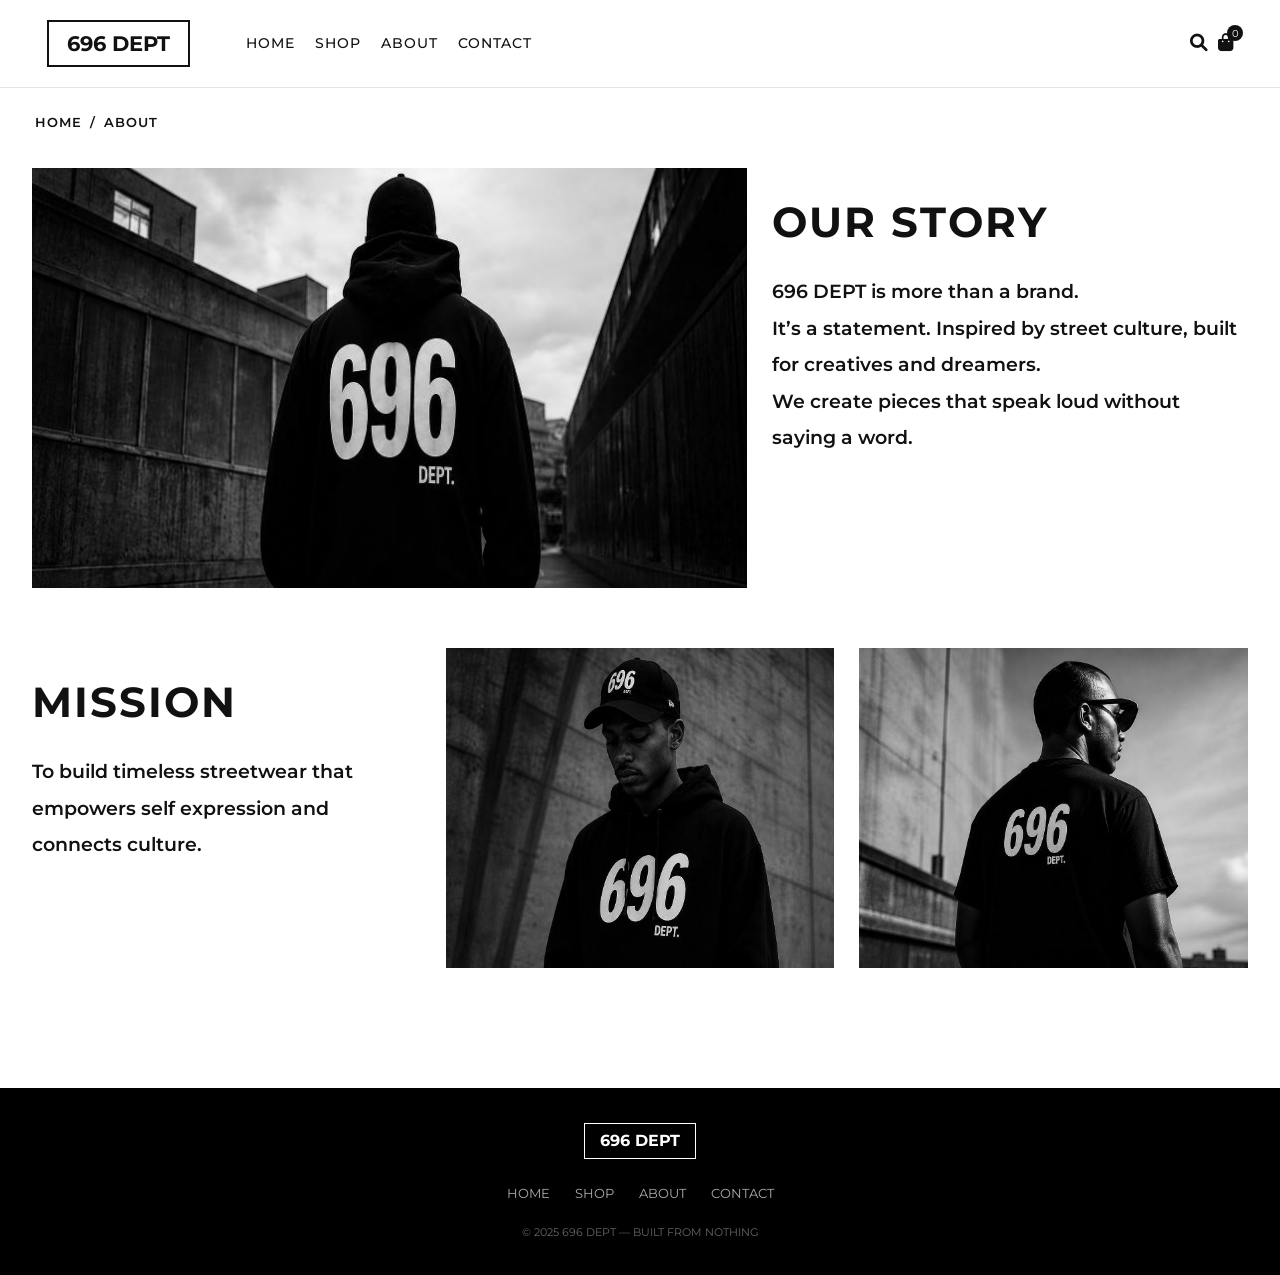
==== about.html @ 3d9936e9 "Update about.html" ====
<!DOCTYPE html>
<html lang="en">
<head>
    <link rel="stylesheet" href="style.css">
    <meta charset="UTF-8">
    <meta name="viewport" content="width=device-width, initial-scale=1.0">
    <title>About | 696 DEPT</title>

    <!-- Bootstrap -->
    <link href="https://cdn.jsdelivr.net/npm/bootstrap@5.3.0-alpha1/dist/css/bootstrap.min.css" rel="stylesheet">

    <!-- Font Awesome -->
    <link rel="stylesheet" href="https://cdnjs.cloudflare.com/ajax/libs/font-awesome/6.0.0-beta3/css/all.min.css">

    <!-- Google Font -->
    <link href="https://fonts.googleapis.com/css2?family=Montserrat:wght@300;400;500;600;700;800&display=swap" rel="stylesheet">

    <style>

        *{
            margin:0;
            padding:0;
            box-sizing:border-box;
        }

        body{
            font-family:'Montserrat', sans-serif;
            background:#fff;
            color:#111;
        }

        /* NAVBAR */

        .navbar{
            padding:20px 35px;
            border-bottom:1px solid #e5e5e5;
            background:#fff;
        }

        .container-fluid{
            display:flex;
            justify-content:space-between;
            align-items:center;
        }

        .left-section{
            display:flex;
            align-items:center;
            gap:40px;
        }

        .navbar-brand{
            border:2px solid #111;
            padding:6px 18px;
            font-size:1.3rem;
            font-weight:700;
            color:#111 !important;
            text-decoration:none;
        }

        .nav-links{
            display:flex;
            gap:20px;
        }

        .nav-link{
            text-decoration:none;
            color:#111 !important;
            font-size:0.9rem;
            font-weight:500;
            letter-spacing:1px;
        }

        .nav-link:hover{
            color:#777 !important;
        }

        .right-icons{
            display:flex;
            align-items:center;
            gap:10px;
        }

        .search-btn-header{
            border:none;
            background:none;
            font-size:1.1rem;
            cursor:pointer;
        }

        .cart-icon{
            color:#111;
            text-decoration:none;
            font-size:1.1rem;
        }

        .cart-wrapper{
            position:relative;
        }

        .cart-count{
            position:absolute;
            top:-5px;
            right:-10px;
            background:#111;
            color:#fff;
            width:16px;
            height:16px;
            border-radius:50%;
            font-size:10px;
            display:flex;
            align-items:center;
            justify-content:center;
        }

        /* BREADCRUMB */

        .breadcrumb{
            padding:25px 35px 0;
            background:none;
        }

        .breadcrumb a,
        .breadcrumb span{
            font-size:0.8rem;
            text-decoration:none;
            color:#111;
            font-weight:600;
            letter-spacing:1px;
        }

        .separator{
            margin:0 8px;
        }

        /* ABOUT SECTION */

        .about-wrapper{
            width:95%;
            margin:auto;
            padding-top:20px;
            padding-bottom:60px;
        }

        .about-row{
            display:flex;
            justify-content:space-between;
            align-items:flex-start;
            gap:25px;
            margin-bottom:60px;
        }

        .about-image-large{
            width:60%;
        }

        .about-image-large img{
            width:100%;
            height:420px;
            object-fit:cover;
        }

        .about-content-large{
            width:40%;
            padding-top:30px;
        }

        .story-title{
            font-size:2.6rem;
            font-weight:700;
            letter-spacing:2px;
            margin-bottom:25px;
        }

        .story-text{
            font-size:1.2rem;
            line-height:1.9;
            font-weight:600;
            color:#111;
        }

        /* SECOND SECTION */

        .mission-box{
            width:32%;
            padding-top:30px;
        }

        .mission-title{
            font-size:2.6rem;
            font-weight:700;
            letter-spacing:2px;
            margin-bottom:25px;
        }

        .mission-text{
            font-size:1.2rem;
            line-height:1.9;
            font-weight:600;
            color:#111;
        }

        .small-img{
            width:32%;
        }

        .small-img img{
            width:100%;
            height:320px;
            object-fit:cover;
        }

        /* FOOTER */

        .footer{
            background:#000;
            padding:35px 20px;
        }

        .footer-container{
            max-width:1200px;
            margin:auto;
            text-align:center;
        }

        .footer-logo{
            display:inline-block;
            color:#fff;
            border:1px solid #fff;
            padding:5px 15px;
            text-decoration:none;
            font-weight:700;
            margin-bottom:25px;
        }

        .footer-links{
            display:flex;
            justify-content:center;
            gap:25px;
            margin-bottom:20px;
            flex-wrap:wrap;
        }

        .footer-links a{
            color:#aaa;
            text-decoration:none;
            font-size:0.8rem;
        }

        .footer-links a:hover{
            color:#fff;
        }

        .footer-copyright{
            color:#666;
            font-size:0.7rem;
        }

        /* MOBILE */

        @media(max-width:900px){

            .about-row{
                flex-direction:column;
            }

            .about-image-large,
            .about-content-large,
            .mission-box,
            .small-img{
                width:100%;
            }

            .about-image-large img{
                height:350px;
            }

            .small-img img{
                height:300px;
            }

            .story-title,
            .mission-title{
                font-size:2rem;
            }

            .story-text,
            .mission-text{
                font-size:1rem;
            }

            .nav-links{
                display:none;
            }

        }

    </style>

</head>

<body>

<!-- NAVBAR -->

<nav class="navbar">

    <div class="container-fluid">

        <div class="left-section">

            <a class="navbar-brand" href="index.html">696 DEPT</a>

            <div class="nav-links">

                <a class="nav-link" href="index.html">HOME</a>
                <a class="nav-link" href="shop.html">SHOP</a>
                <a class="nav-link" href="about.html">ABOUT</a>
                <a class="nav-link" href="contact.html">CONTACT</a>

            </div>

        </div>

        <div class="right-icons">

            <button class="search-btn-header">
                <i class="fas fa-search"></i>
            </button>

            <div class="cart-wrapper">

                <a href="cart.html" class="cart-icon">
                    <i class="fas fa-shopping-bag"></i>
                </a>

                <span class="cart-count">0</span>

            </div>

        </div>

    </div>

</nav>

<!-- BREADCRUMB -->

<div class="breadcrumb">

    <a href="index.html">HOME</a>

    <span class="separator">/</span>

    <span>ABOUT</span>

</div>

<!-- ABOUT SECTION -->

<div class="about-wrapper">

    <!-- TOP SECTION -->

    <div class="about-row">

        <div class="about-image-large">

            <img src="images/about.jpg" alt="696 DEPT">

        </div>

        <div class="about-content-large">

            <h1 class="story-title">OUR STORY</h1>

            <p class="story-text">

                696 DEPT is more than a brand.<br>

                It’s a statement. Inspired by street culture,
                built for creatives and dreamers.<br>

                We create pieces that speak loud
                without saying a word.

            </p>

        </div>

    </div>

    <!-- SECOND SECTION -->

    <div class="about-row">

        <div class="mission-box">

            <h2 class="mission-title">MISSION</h2>

            <p class="mission-text">

                To build timeless streetwear that empowers
                self expression and connects culture.

            </p>

        </div>

        <div class="small-img">

            <img src="images/about 1.jpg" alt="696 DEPT">

        </div>

        <div class="small-img">

            <img src="images/about 2.jpg" alt="696 DEPT">

        </div>

    </div>

</div>

<!-- FOOTER -->

<footer class="footer">

    <div class="footer-container">

        <a href="index.html" class="footer-logo">696 DEPT</a>

        <div class="footer-links">

            <a href="index.html">HOME</a>
            <a href="shop.html">SHOP</a>
            <a href="about.html">ABOUT</a>
            <a href="contact.html">CONTACT</a>

        </div>

        <div class="footer-copyright">

            © 2025 696 DEPT — BUILT FROM NOTHING

        </div>

    </div>

</footer>    
<script src="js/script.js"></script>
    
</body>
</html>
---- style.css ----
* {
    margin: 0;
    padding: 0;
    box-sizing: border-box;
}

:root {
    --black: #111111;
    --white: #ffffff;
    --gray: #888888;
    --light-gray: #f5f5f5;
    --border: #eaeaea;
}

body {
    font-family: 'Montserrat', sans-serif;
    background-color: var(--white);
    color: var(--black);
    overflow-x: hidden;
}

img {
    max-width: 100%;
    display: block;
}
.navbar {
    background-color: rgba(255,255,255,0.96);
    padding: 1rem 2rem;
    border-bottom: 1px solid var(--border);
    position: sticky;
    top: 0;
    z-index: 999;
}

.container-fluid {
    display: flex;
    justify-content: space-between;
    align-items: center;
}

.left-section {
    display: flex;
    align-items: center;
    gap: 2rem;
}

.navbar-brand {
    border: 2px solid var(--black);
    padding: 6px 16px;
    font-size: 1.3rem;
    font-weight: 700;
    text-decoration: none;
    color: var(--black);
}

.nav-links {
    display: flex;
    gap: 1rem;
    list-style: none;
}

.nav-link {
    text-decoration: none;
    color: var(--black);
    font-size: 0.85rem;
    transition: 0.3s ease;
}

.nav-link:hover {
    color: var(--gray);
}
.right-icons {
    display: flex;
    align-items: center;
    gap: 0.5rem;
}

.search-btn-header,
.cart-icon {
    border: none;
    background: transparent;
    font-size: 1.1rem;
    color: var(--black);
    cursor: pointer;
    transition: 0.3s ease;
}

.search-btn-header:hover,
.cart-icon:hover {
    transform: translateY(-2px);
}

.cart-wrapper {
    position: relative;
}

.cart-count {
    position: absolute;
    top: -6px;
    right: -10px;
    background: var(--black);
    color: var(--white);
    width: 18px;
    height: 18px;
    border-radius: 50%;
    display: flex;
    align-items: center;
    justify-content: center;
    font-size: 10px;
}
.hero {
    min-height: 100vh;
    background-image: url('../images/hero-bg.webp');
    background-size: cover;
    background-position: center;
    display: flex;
    align-items: center;
    padding: 0 8rem;
}

.hero-content {
    max-width: 700px;
}

.hero h1 {
    font-size: 5rem;
    font-weight: 800;
    line-height: 1.1;
    margin-bottom: 1rem;
}

.hero .tagline {
    font-size: 1rem;
    letter-spacing: 4px;
    margin-bottom: 2rem;
    color: #444;
}
.btn-shop,
.btn-primary-custom {
    display: inline-block;
    background: var(--black);
    color: var(--white);
    padding: 14px 40px;
    text-decoration: none;
    letter-spacing: 2px;
    font-size: 0.8rem;
    font-weight: 700;
    border: none;
    cursor: pointer;
    transition: 0.3s ease;
}

.btn-shop:hover,
.btn-primary-custom:hover {
    background: #333;
    transform: translateY(-3px);
}
.products-grid {
    display: grid;
    grid-template-columns: repeat(auto-fit, minmax(250px, 1fr));
    gap: 2rem;
}

.product-item {
    transition: 0.3s ease;
}

.product-item:hover {
    transform: translateY(-8px);
}

.product-image {
    overflow: hidden;
}

.product-image img {
    transition: 0.4s ease;
}

.product-item:hover img {
    transform: scale(1.04);
}
.footer {
    background: #000;
    padding: 3rem 1rem;
    text-align: center;
}

.footer-logo {
    color: white;
    border: 1px solid white;
    padding: 6px 16px;
    text-decoration: none;
    display: inline-block;
    margin-bottom: 1rem;
}

.footer-links {
    display: flex;
    justify-content: center;
    gap: 1rem;
    flex-wrap: wrap;
}

.footer-links a {
    color: #aaa;
    text-decoration: none;
    font-size: 0.8rem;
}
@media (max-width: 768px) {

    .navbar {
        padding: 1rem;
    }

    .left-section {
        flex-direction: column;
        align-items: flex-start;
        gap: 1rem;
    }

    .nav-links {
        flex-wrap: wrap;
    }

    .hero {
        padding: 0 1.5rem;
        text-align: center;
        justify-content: center;
    }

    .hero-content {
        text-align: center;
    }

    .hero h1 {
        font-size: 2.8rem;
    }

    .products-grid {
        grid-template-columns: 1fr;
    }
}
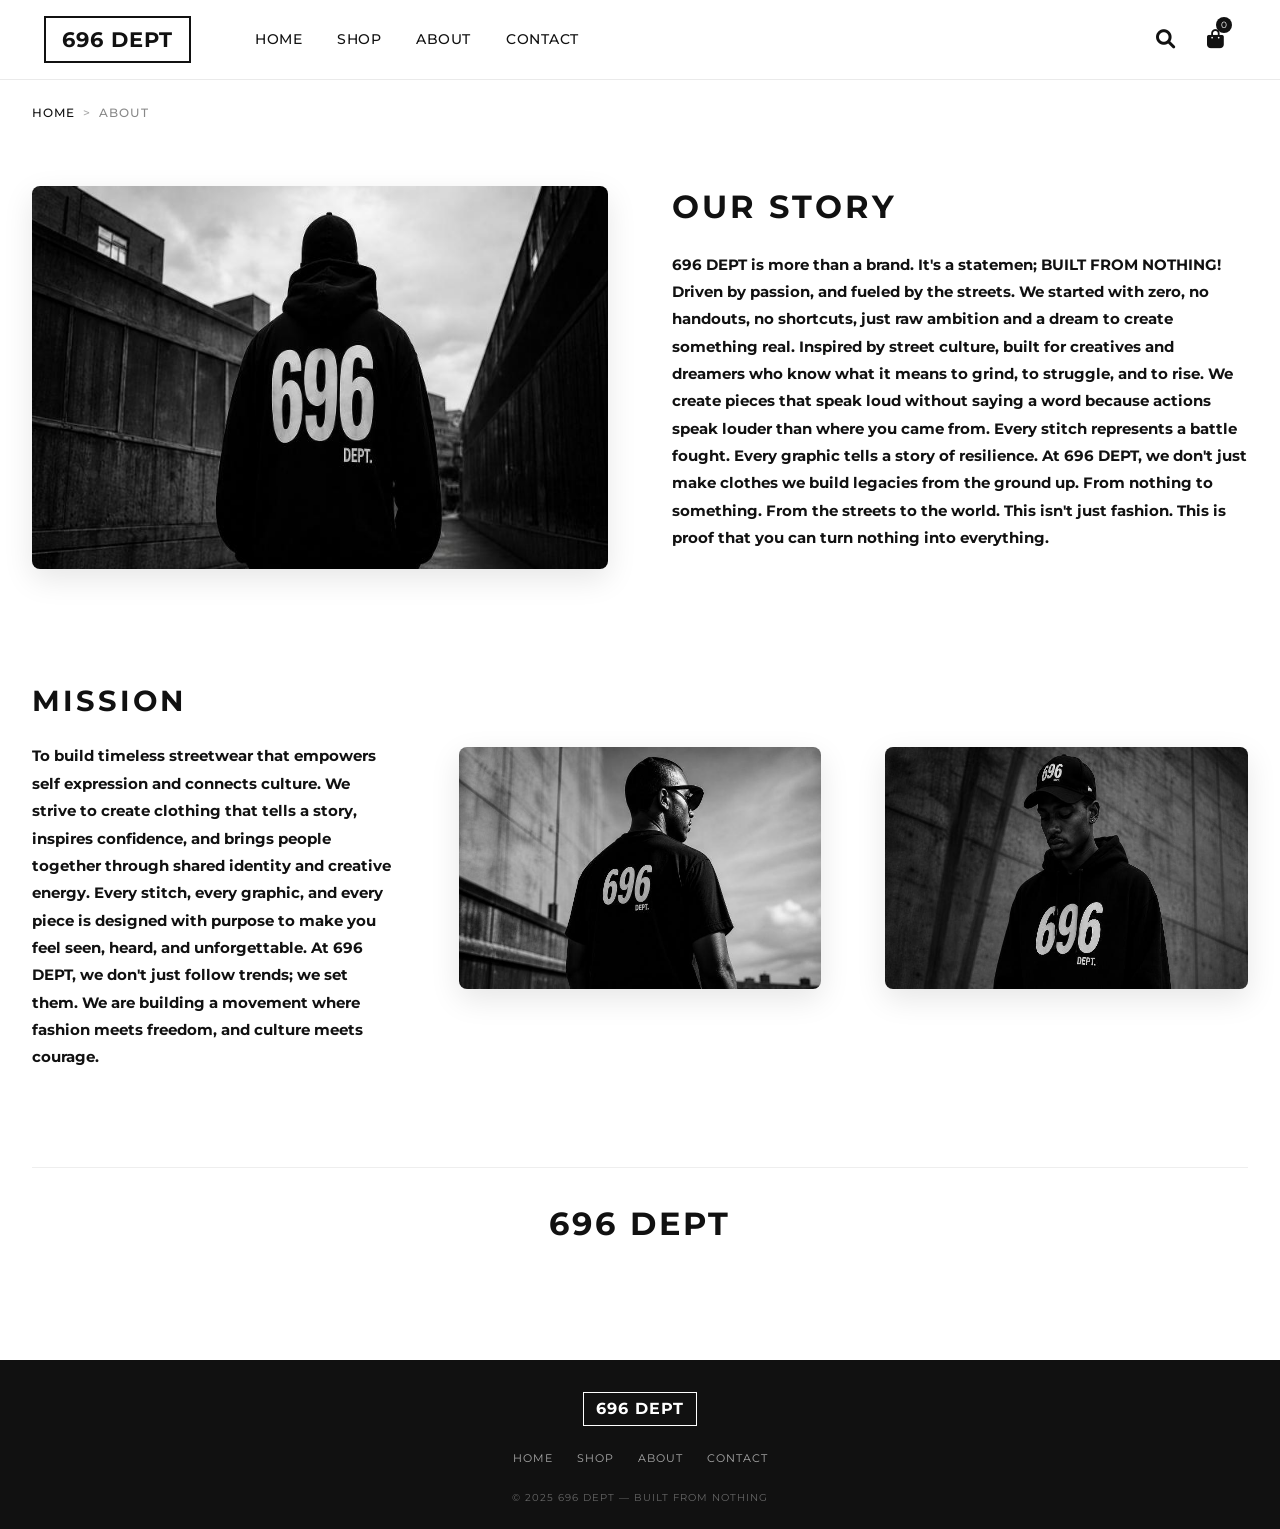
==== commit fe4f8d42: "Add files via upload" ====
--- a/about.html
+++ b/about.html
@@ -1,455 +1,614 @@
-<!DOCTYPE html>
+ <!DOCTYPE html>
 <html lang="en">
 <head>
-    <link rel="stylesheet" href="style.css">
     <meta charset="UTF-8">
-    <meta name="viewport" content="width=device-width, initial-scale=1.0">
+    <meta name="viewport" content="width=device-width, initial-scale=1.0, user-scalable=yes">
+    <meta name="description" content="About 696 DEPT - Streetwear brand story, mission, and culture">
     <title>About | 696 DEPT</title>
-
-    <!-- Bootstrap -->
+    
+ 
     <link href="https://cdn.jsdelivr.net/npm/bootstrap@5.3.0-alpha1/dist/css/bootstrap.min.css" rel="stylesheet">
-
-    <!-- Font Awesome -->
+ 
     <link rel="stylesheet" href="https://cdnjs.cloudflare.com/ajax/libs/font-awesome/6.0.0-beta3/css/all.min.css">
-
-    <!-- Google Font -->
-    <link href="https://fonts.googleapis.com/css2?family=Montserrat:wght@300;400;500;600;700;800&display=swap" rel="stylesheet">
-
+     
+    <link href="https://fonts.googleapis.com/css2?family=Montserrat:wght@300;400;500;600;700;800;900&display=swap" rel="stylesheet">
+    
     <style>
-
-        *{
-            margin:0;
-            padding:0;
-            box-sizing:border-box;
-        }
-
-        body{
-            font-family:'Montserrat', sans-serif;
-            background:#fff;
-            color:#111;
-        }
-
-        /* NAVBAR */
-
-        .navbar{
-            padding:20px 35px;
-            border-bottom:1px solid #e5e5e5;
-            background:#fff;
-        }
-
-        .container-fluid{
-            display:flex;
-            justify-content:space-between;
-            align-items:center;
-        }
-
-        .left-section{
-            display:flex;
-            align-items:center;
-            gap:40px;
-        }
-
-        .navbar-brand{
-            border:2px solid #111;
-            padding:6px 18px;
-            font-size:1.3rem;
-            font-weight:700;
-            color:#111 !important;
-            text-decoration:none;
-        }
-
-        .nav-links{
-            display:flex;
-            gap:20px;
-        }
-
-        .nav-link{
-            text-decoration:none;
-            color:#111 !important;
-            font-size:0.9rem;
-            font-weight:500;
-            letter-spacing:1px;
-        }
-
-        .nav-link:hover{
-            color:#777 !important;
-        }
-
-        .right-icons{
-            display:flex;
-            align-items:center;
-            gap:10px;
-        }
-
-        .search-btn-header{
-            border:none;
-            background:none;
-            font-size:1.1rem;
-            cursor:pointer;
-        }
-
-        .cart-icon{
-            color:#111;
-            text-decoration:none;
-            font-size:1.1rem;
-        }
-
-        .cart-wrapper{
-            position:relative;
-        }
-
-        .cart-count{
-            position:absolute;
-            top:-5px;
-            right:-10px;
-            background:#111;
-            color:#fff;
-            width:16px;
-            height:16px;
-            border-radius:50%;
-            font-size:10px;
-            display:flex;
-            align-items:center;
-            justify-content:center;
-        }
-
-        /* BREADCRUMB */
-
-        .breadcrumb{
-            padding:25px 35px 0;
-            background:none;
-        }
-
-        .breadcrumb a,
-        .breadcrumb span{
-            font-size:0.8rem;
-            text-decoration:none;
-            color:#111;
-            font-weight:600;
-            letter-spacing:1px;
-        }
-
-        .separator{
-            margin:0 8px;
-        }
-
-        /* ABOUT SECTION */
-
-        .about-wrapper{
-            width:95%;
-            margin:auto;
-            padding-top:20px;
-            padding-bottom:60px;
-        }
-
-        .about-row{
-            display:flex;
-            justify-content:space-between;
-            align-items:flex-start;
-            gap:25px;
-            margin-bottom:60px;
-        }
-
-        .about-image-large{
-            width:60%;
-        }
-
-        .about-image-large img{
-            width:100%;
-            height:420px;
-            object-fit:cover;
-        }
-
-        .about-content-large{
-            width:40%;
-            padding-top:30px;
-        }
-
-        .story-title{
-            font-size:2.6rem;
-            font-weight:700;
-            letter-spacing:2px;
-            margin-bottom:25px;
-        }
-
-        .story-text{
-            font-size:1.2rem;
-            line-height:1.9;
-            font-weight:600;
-            color:#111;
-        }
-
-        /* SECOND SECTION */
-
-        .mission-box{
-            width:32%;
-            padding-top:30px;
-        }
-
-        .mission-title{
-            font-size:2.6rem;
-            font-weight:700;
-            letter-spacing:2px;
-            margin-bottom:25px;
-        }
-
-        .mission-text{
-            font-size:1.2rem;
-            line-height:1.9;
-            font-weight:600;
-            color:#111;
-        }
-
-        .small-img{
-            width:32%;
-        }
-
-        .small-img img{
-            width:100%;
-            height:320px;
-            object-fit:cover;
-        }
-
-        /* FOOTER */
-
-        .footer{
-            background:#000;
-            padding:35px 20px;
-        }
-
-        .footer-container{
-            max-width:1200px;
-            margin:auto;
-            text-align:center;
-        }
-
-        .footer-logo{
-            display:inline-block;
-            color:#fff;
-            border:1px solid #fff;
-            padding:5px 15px;
-            text-decoration:none;
-            font-weight:700;
-            margin-bottom:25px;
-        }
-
-        .footer-links{
-            display:flex;
-            justify-content:center;
-            gap:25px;
-            margin-bottom:20px;
-            flex-wrap:wrap;
-        }
-
-        .footer-links a{
-            color:#aaa;
-            text-decoration:none;
-            font-size:0.8rem;
-        }
-
-        .footer-links a:hover{
-            color:#fff;
-        }
-
-        .footer-copyright{
-            color:#666;
-            font-size:0.7rem;
-        }
-
-        /* MOBILE */
-
-        @media(max-width:900px){
-
-            .about-row{
-                flex-direction:column;
-            }
-
-            .about-image-large,
-            .about-content-large,
-            .mission-box,
-            .small-img{
-                width:100%;
-            }
-
-            .about-image-large img{
-                height:350px;
-            }
-
-            .small-img img{
-                height:300px;
-            }
-
-            .story-title,
-            .mission-title{
-                font-size:2rem;
-            }
-
-            .story-text,
-            .mission-text{
-                font-size:1rem;
-            }
-
-            .nav-links{
-                display:none;
-            }
-
-        }
-
+        * {
+            margin: 0;
+            padding: 0;
+            box-sizing: border-box;
+        }
+        
+        body {
+            font-family: 'Montserrat', sans-serif;
+            background-color: #ffffff;
+            color: #111111;
+        }
+        
+        /* Navigation */
+        .navbar {
+            background-color: #ffffff;
+            padding: 1rem 2rem;
+            border-bottom: 1px solid #eaeaea;
+        }
+        
+        .container-fluid {
+            display: flex;
+            align-items: center;
+            justify-content: space-between;
+            width: 100%;
+        }
+        
+        .left-section {
+            display: flex;
+            align-items: center;
+            gap: 2rem;
+            flex-wrap: wrap;
+        }
+        
+        .navbar-brand {
+            display: inline-block;
+            font-size: 1.3rem;
+            font-weight: 700;
+            letter-spacing: 1px;
+            color: #111111 !important;
+            border: 2px solid #111111;
+            padding: 6px 16px;
+            text-decoration: none;
+        }
+        
+        .nav-links {
+            display: flex;
+            align-items: center;
+            gap: 0.2rem;
+            margin: 0;
+            padding: 0;
+            list-style: none;
+        }
+        
+        .nav-link {
+            color: #111111 !important;
+            font-weight: 500;
+            font-size: 0.85rem;
+            letter-spacing: 0.5px;
+            padding: 0.5rem 1rem !important;
+            transition: color 0.3s ease;
+            text-decoration: none;
+        }
+        
+        .nav-link:hover {
+            color: #888888 !important;
+        }
+        
+        .right-icons {
+            display: flex;
+            align-items: center;
+            gap: 0.5rem;
+        }
+        
+        .search-btn-header {
+            background: transparent;
+            border: none;
+            color: #111111;
+            font-size: 1.2rem;
+            cursor: pointer;
+            padding: 8px 12px;
+        }
+        
+        .cart-wrapper {
+            position: relative;
+            display: flex;
+            align-items: center;
+        }
+        
+        .cart-icon {
+            font-size: 1.2rem;
+            color: #111111;
+            text-decoration: none;
+            padding: 8px 12px;
+        }
+        
+        .cart-count {
+            position: absolute;
+            top: 0px;
+            right: 4px;
+            background-color: #111111;
+            color: #ffffff;
+            border-radius: 50%;
+            min-width: 16px;
+            height: 16px;
+            font-size: 9px;
+            display: flex;
+            align-items: center;
+            justify-content: center;
+            padding: 0 4px;
+        }
+        
+        .navbar-toggler {
+            display: none;
+            border: none;
+            background: transparent;
+            font-size: 1.5rem;
+        }
+        
+        /* Search Modal */
+        .search-modal {
+            display: none;
+            position: fixed;
+            top: 0;
+            left: 0;
+            width: 100%;
+            height: 100%;
+            background-color: rgba(0,0,0,0.95);
+            z-index: 9999;
+            justify-content: center;
+            align-items: center;
+        }
+        
+        .search-modal.active {
+            display: flex;
+        }
+        
+        .search-modal-content {
+            text-align: center;
+            width: 90%;
+            max-width: 600px;
+        }
+        
+        .search-modal-input {
+            width: 100%;
+            padding: 1rem;
+            font-size: 1.2rem;
+            border: none;
+            border-bottom: 2px solid #ffffff;
+            background: transparent;
+            color: white;
+            outline: none;
+            text-align: center;
+        }
+        
+        .close-search {
+            position: absolute;
+            top: 20px;
+            right: 30px;
+            color: white;
+            font-size: 2rem;
+            cursor: pointer;
+        }
+        
+        /* Breadcrumb */
+        .breadcrumb {
+            padding: 1.5rem 2rem 0;
+            background: transparent;
+        }
+        
+        .breadcrumb a {
+            color: #111111;
+            text-decoration: none;
+            font-size: 0.75rem;
+            font-weight: 500;
+            letter-spacing: 1px;
+        }
+        
+        .breadcrumb span {
+            color: #888888;
+            font-size: 0.75rem;
+            font-weight: 500;
+            letter-spacing: 1px;
+        }
+        
+        .breadcrumb .separator {
+            margin: 0 0.5rem;
+            color: #aaaaaa;
+        }
+        
+        /* About Container - Side by Side Layout */
+        .about-wrapper {
+            max-width: 1400px;
+            margin: 0 auto;
+            padding: 3rem 2rem 5rem;
+        }
+        
+        /* Row with Image Left, Text Right */
+        .about-row {
+            display: flex;
+            align-items: center;
+            gap: 4rem;
+            margin-bottom: 5rem;
+            flex-wrap: wrap;
+        }
+        
+        .about-row.reverse {
+            flex-direction: row-reverse;
+        }
+        
+        .about-image {
+            flex: 1;
+            min-width: 280px;
+        }
+        
+        .about-image img {
+            width: 100%;
+            height: auto;
+            object-fit: cover;
+            border-radius: 8px;
+            box-shadow: 0 10px 30px rgba(0,0,0,0.1);
+            transition: transform 0.3s ease;
+        }
+        
+        .about-image img:hover {
+            transform: scale(1.02);
+        }
+        
+        .about-content {
+            flex: 1;
+            min-width: 280px;
+        }
+        
+        /* Brand Logo Large - Centered at Top */
+        .brand-logo-large {
+            text-align: center;
+            margin-bottom: 4rem;
+        }
+        
+        .brand-logo-large .logo-text {
+            font-size: 3rem;
+            font-weight: 800;
+            letter-spacing: 4px;
+            color: #111111;
+            display: inline-block;
+            border: 3px solid #111111;
+            padding: 15px 35px;
+        }
+        
+        /* Story Section Styling */
+        .story-title {
+            font-size: 2rem;
+            font-weight: 700;
+            letter-spacing: 3px;
+            margin-bottom: 1.5rem;
+            color: #111111;
+        }
+        
+        .story-text {
+            color: #555555;
+            font-size: 0.95rem;
+            line-height: 1.8;
+        }
+        
+        /* Mission Section Styling */
+        .mission-title {
+            font-size: 1.8rem;
+            font-weight: 700;
+            letter-spacing: 3px;
+            margin-bottom: 1.5rem;
+            color: #111111;
+        }
+        
+        .mission-text {
+            color: #555555;
+            font-size: 0.95rem;
+            line-height: 1.8;
+        }
+        
+        /* Bottom Brand Centered */
+        .bottom-brand {
+            text-align: center;
+            margin-top: 4rem;
+            padding-top: 2rem;
+            border-top: 1px solid #eeeeee;
+        }
+        
+        .bottom-brand .brand-text {
+            font-size: 2rem;
+            font-weight: 700;
+            letter-spacing: 3px;
+            color: #111111;
+        }
+        
+        /* Footer */
+        .footer {
+            background-color: #111111;
+            padding: 2rem 2rem 1.5rem;
+            margin-top: 2rem;
+        }
+        
+        .footer-container {
+            max-width: 1200px;
+            margin: 0 auto;
+            text-align: center;
+        }
+        
+        .footer-logo {
+            display: inline-block;
+            font-size: 1rem;
+            font-weight: 700;
+            letter-spacing: 1px;
+            color: #ffffff !important;
+            border: 1px solid #ffffff;
+            padding: 4px 12px;
+            text-decoration: none;
+            margin-bottom: 1.5rem;
+        }
+        
+        .footer-links {
+            display: flex;
+            justify-content: center;
+            gap: 1.5rem;
+            flex-wrap: wrap;
+            margin-bottom: 1.5rem;
+        }
+        
+        .footer-links a {
+            color: #aaaaaa;
+            text-decoration: none;
+            font-size: 0.7rem;
+            letter-spacing: 1px;
+        }
+        
+        .footer-links a:hover {
+            color: #ffffff;
+        }
+        
+        .footer-copyright p {
+            color: #666666;
+            font-size: 0.6rem;
+            letter-spacing: 1px;
+            margin: 0;
+        }
+        
+        @media (max-width: 992px) {
+            .navbar-toggler {
+                display: block;
+                order: 2;
+            }
+            .right-icons {
+                order: 1;
+            }
+            .left-section {
+                order: 0;
+                flex: 1;
+            }
+            .nav-links {
+                display: none;
+                flex-direction: column;
+                width: 100%;
+                margin-top: 1rem;
+            }
+            .nav-links.show {
+                display: flex;
+            }
+            .about-row {
+                flex-direction: column;
+                gap: 2rem;
+            }
+            .about-row.reverse {
+                flex-direction: column;
+            }
+            .brand-logo-large .logo-text {
+                font-size: 2rem;
+                padding: 10px 25px;
+            }
+            .story-title {
+                font-size: 1.5rem;
+            }
+            .mission-title {
+                font-size: 1.3rem;
+            }
+            .bottom-brand .brand-text {
+                font-size: 1.5rem;
+            }
+        }
+        
+        @media (max-width: 768px) {
+            .navbar {
+                padding: 0.8rem 1rem;
+            }
+            .navbar-brand {
+                font-size: 1rem;
+                padding: 4px 12px;
+            }
+            .breadcrumb {
+                padding: 1rem 1rem 0;
+            }
+            .about-wrapper {
+                padding: 2rem 1rem 3rem;
+            }
+            .brand-logo-large .logo-text {
+                font-size: 1.5rem;
+                padding: 8px 20px;
+                border-width: 2px;
+            }
+            .story-title {
+                font-size: 1.2rem;
+                letter-spacing: 2px;
+            }
+            .story-text {
+                font-size: 0.85rem;
+            }
+            .mission-title {
+                font-size: 1.1rem;
+            }
+            .mission-text {
+                font-size: 0.85rem;
+            }
+            .bottom-brand .brand-text {
+                font-size: 1.2rem;
+            }
+            .footer {
+                padding: 1.5rem 1rem 1rem;
+            }
+            .footer-links {
+                gap: 1rem;
+            }
+        }
+        
+        @media (max-width: 480px) {
+            .navbar-brand {
+                font-size: 0.85rem;
+                padding: 3px 10px;
+            }
+            .brand-logo-large .logo-text {
+                font-size: 1.2rem;
+                padding: 6px 15px;
+            }
+            .story-title {
+                font-size: 1rem;
+            }
+            .mission-title {
+                font-size: 1rem;
+            }
+            .bottom-brand .brand-text {
+                font-size: 1rem;
+            }
+        }
     </style>
-
 </head>
-
 <body>
 
-<!-- NAVBAR -->
-
+ 
 <nav class="navbar">
-
     <div class="container-fluid">
-
         <div class="left-section">
-
             <a class="navbar-brand" href="index.html">696 DEPT</a>
-
-            <div class="nav-links">
-
+            <div class="nav-links" id="navLinks">
                 <a class="nav-link" href="index.html">HOME</a>
                 <a class="nav-link" href="shop.html">SHOP</a>
                 <a class="nav-link" href="about.html">ABOUT</a>
                 <a class="nav-link" href="contact.html">CONTACT</a>
-
             </div>
-
-        </div>
-
+        </div>
         <div class="right-icons">
-
-            <button class="search-btn-header">
-                <i class="fas fa-search"></i>
-            </button>
-
+            <button class="search-btn-header" onclick="openSearchModal()"><i class="fas fa-search"></i></button>
             <div class="cart-wrapper">
-
-                <a href="cart.html" class="cart-icon">
-                    <i class="fas fa-shopping-bag"></i>
-                </a>
-
-                <span class="cart-count">0</span>
-
+                <a href="cart.html" class="cart-icon"><i class="fas fa-shopping-bag"></i><span class="cart-count" id="cartCount">0</span></a>
             </div>
-
-        </div>
-
+        </div>
+        <button class="navbar-toggler" onclick="toggleMobileMenu()"><i class="fas fa-bars"></i></button>
     </div>
-
 </nav>
 
-<!-- BREADCRUMB -->
-
-<div class="breadcrumb">
-
-    <a href="index.html">HOME</a>
-
-    <span class="separator">/</span>
-
-    <span>ABOUT</span>
-
+ 
+<div id="searchModal" class="search-modal">
+    <span class="close-search" onclick="closeSearchModal()">&times;</span>
+    <div class="search-modal-content">
+        <input type="text" id="searchInput" class="search-modal-input" placeholder="Search products...">
+        <button onclick="performSearch()" style="margin-top: 20px; background: white; border: none; padding: 10px 30px; cursor: pointer; font-weight: 600;">SEARCH</button>
+    </div>
 </div>
 
-<!-- ABOUT SECTION -->
-
-<div class="about-wrapper">
-
-    <!-- TOP SECTION -->
-
-    <div class="about-row">
-
-        <div class="about-image-large">
-
-            <img src="images/about.jpg" alt="696 DEPT">
-
-        </div>
-
-        <div class="about-content-large">
-
-            <h1 class="story-title">OUR STORY</h1>
-
-            <p class="story-text">
-
-                696 DEPT is more than a brand.<br>
-
-                It’s a statement. Inspired by street culture,
-                built for creatives and dreamers.<br>
-
-                We create pieces that speak loud
-                without saying a word.
-
-            </p>
-
-        </div>
-
-    </div>
-
-    <!-- SECOND SECTION -->
-
-    <div class="about-row">
-
-        <div class="mission-box">
-
-            <h2 class="mission-title">MISSION</h2>
-
-            <p class="mission-text">
-
-                To build timeless streetwear that empowers
-                self expression and connects culture.
-
-            </p>
-
-        </div>
-
-        <div class="small-img">
-
-            <img src="images/about 1.jpg" alt="696 DEPT">
-
-        </div>
-
-        <div class="small-img">
-
-            <img src="images/about 2.jpg" alt="696 DEPT">
-
-        </div>
-
-    </div>
-
+ 
+<div class="breadcrumb">
+    <a href="index.html">HOME</a>
+    <span class="separator">></span>
+    <span>ABOUT</span>
 </div>
 
-<!-- FOOTER -->
+ 
+<div class="about-wrapper">   
+ 
+    <div class="about-row">
+        <div class="about-image">
+            <img src="images/about.jpg" alt="696 DEPT Store" id="storyImage">
+        </div>
+        <div class="about-content">
+            <h1 class="story-title">OUR STORY</h1>
+ <p class="story-text" style="font-weight: 700; color: #111111; line-height: 1.8;">
+    696 DEPT is more than a brand. It's a statemen;
+    BUILT FROM NOTHING! Driven by passion, and fueled by the streets.
+    We started with zero, no handouts, no shortcuts, just raw ambition and a dream to create something real.
+    Inspired by street culture, built for creatives and dreamers who know what it means to grind, to struggle, and to rise.
+    We create pieces that speak loud without saying a word because actions speak louder than where you came from.
+    Every stitch represents a battle fought. Every graphic tells a story of resilience.
+    At 696 DEPT, we don't just make clothes we build legacies from the ground up.
+    From nothing to something. From the streets to the world.
+    This isn't just fashion. This is proof that you can turn nothing into everything.
+</p>
+       </div>
+    </div>
+    
+   
+    <div class="about-row reverse">
+        <div class="about-image">
+            <img src="images/about 1.jpg" alt="696 DEPT Culture" id="missionImage">
+        </div>
+		<div class="about-image">
+            <img src="images/about 2.jpg" alt="696 DEPT Culture" id="missionImage">
+        </div>
+        <div class="about-content">
+            <h2 class="mission-title">
+			<br>MISSION</br>
+			</h2>
+            <p class="mission-text" style="font-weight: 700; color: #111111; line-height: 1.8;">
+    To build timeless streetwear that empowers self expression and connects culture. 
+    We strive to create clothing that tells a story, inspires confidence, and brings 
+    people together through shared identity and creative energy. Every stitch, every 
+    graphic, and every piece is designed with purpose to make you feel seen, heard, 
+    and unforgettable. At 696 DEPT, we don't just follow trends; we set them. We are 
+    building a movement where fashion meets freedom, and culture meets courage.
+</p>
+        </div>
+    </div>
+    
+ 
+    <div class="bottom-brand">
+        <div class="brand-text">696 DEPT</div>
+    </div>
+</div>
 
+ 
 <footer class="footer">
-
     <div class="footer-container">
-
-        <a href="index.html" class="footer-logo">696 DEPT</a>
-
+        <div class="footer-brand">
+            <a href="index.html" class="footer-logo">696 DEPT</a>
+        </div>
         <div class="footer-links">
-
             <a href="index.html">HOME</a>
             <a href="shop.html">SHOP</a>
             <a href="about.html">ABOUT</a>
             <a href="contact.html">CONTACT</a>
+        </div>
+        <div class="footer-copyright">
+            <p>© 2025 696 DEPT — BUILT FROM NOTHING</p>
+        </div>
+    </div>
+</footer>
 
-        </div>
-
-        <div class="footer-copyright">
-
-            © 2025 696 DEPT — BUILT FROM NOTHING
-
-        </div>
-
-    </div>
-
-</footer>    
-<script src="js/script.js"></script>
-    
+<script>
+    function updateCartCount() {
+        const cart = JSON.parse(localStorage.getItem('cart') || '[]');
+        const totalItems = cart.reduce((sum, item) => sum + item.quantity, 0);
+        const elem = document.getElementById('cartCount');
+        if (elem) elem.innerText = totalItems;
+    }
+    
+    function toggleMobileMenu() {
+        document.getElementById('navLinks').classList.toggle('show');
+    }
+    
+    function openSearchModal() {
+        document.getElementById('searchModal').classList.add('active');
+        setTimeout(() => { document.getElementById('searchInput').focus(); }, 100);
+    }
+    
+    function closeSearchModal() {
+        document.getElementById('searchModal').classList.remove('active');
+    }
+    
+    function performSearch() {
+        const term = document.getElementById('searchInput').value.trim();
+        if (term) window.location.href = `shop.html?search=${encodeURIComponent(term)}`;
+        closeSearchModal();
+    }
+    
+    document.addEventListener('keydown', function(e) {
+        if (e.key === 'Escape') closeSearchModal();
+    });
+    
+    document.addEventListener('DOMContentLoaded', function() {
+        updateCartCount();
+    });
+</script>
 </body>
-</html>
+</html>
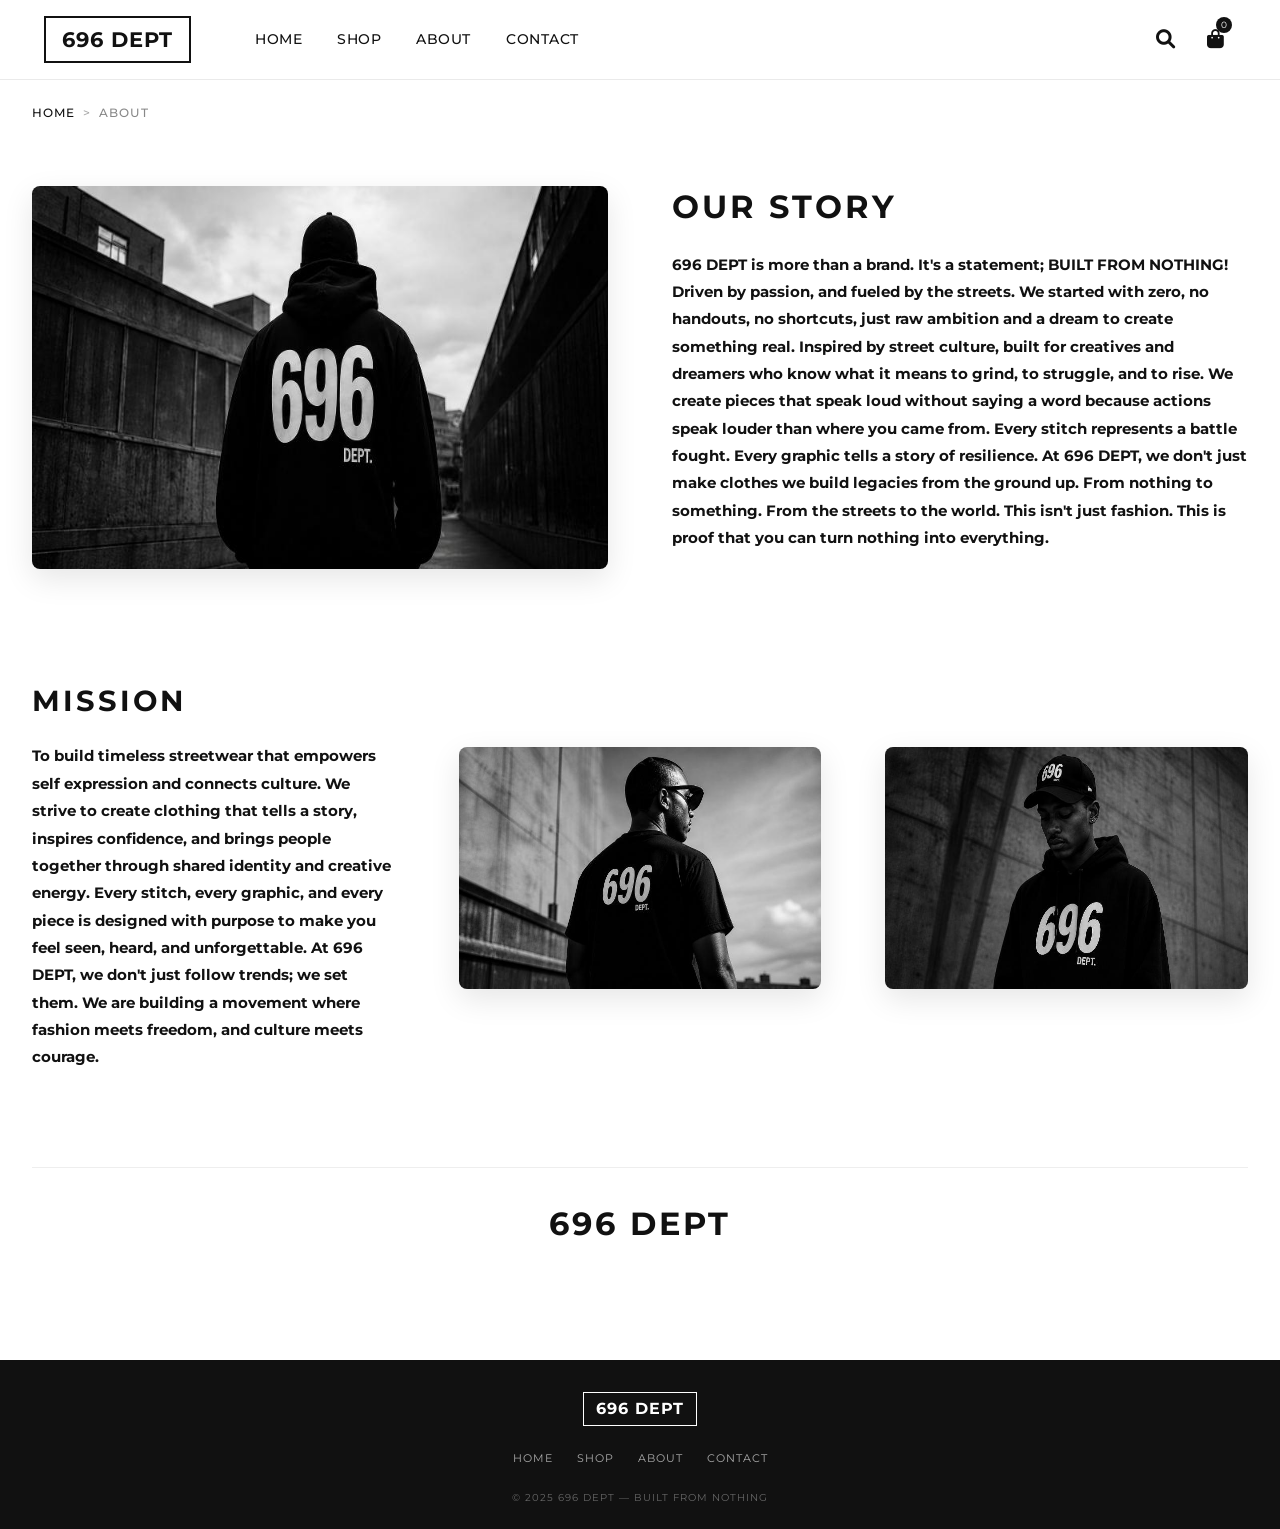
==== commit c8c14a0d: "Update about.html" ====
--- a/about.html
+++ b/about.html
@@ -25,8 +25,7 @@
             background-color: #ffffff;
             color: #111111;
         }
-        
-        /* Navigation */
+    
         .navbar {
             background-color: #ffffff;
             padding: 1rem 2rem;
@@ -132,7 +131,6 @@
             font-size: 1.5rem;
         }
         
-        /* Search Modal */
         .search-modal {
             display: none;
             position: fixed;
@@ -177,7 +175,6 @@
             cursor: pointer;
         }
         
-        /* Breadcrumb */
         .breadcrumb {
             padding: 1.5rem 2rem 0;
             background: transparent;
@@ -203,14 +200,12 @@
             color: #aaaaaa;
         }
         
-        /* About Container - Side by Side Layout */
         .about-wrapper {
             max-width: 1400px;
             margin: 0 auto;
             padding: 3rem 2rem 5rem;
         }
         
-        /* Row with Image Left, Text Right */
         .about-row {
             display: flex;
             align-items: center;
@@ -246,7 +241,6 @@
             min-width: 280px;
         }
         
-        /* Brand Logo Large - Centered at Top */
         .brand-logo-large {
             text-align: center;
             margin-bottom: 4rem;
@@ -262,7 +256,6 @@
             padding: 15px 35px;
         }
         
-        /* Story Section Styling */
         .story-title {
             font-size: 2rem;
             font-weight: 700;
@@ -277,7 +270,6 @@
             line-height: 1.8;
         }
         
-        /* Mission Section Styling */
         .mission-title {
             font-size: 1.8rem;
             font-weight: 700;
@@ -292,7 +284,6 @@
             line-height: 1.8;
         }
         
-        /* Bottom Brand Centered */
         .bottom-brand {
             text-align: center;
             margin-top: 4rem;
@@ -307,7 +298,6 @@
             color: #111111;
         }
         
-        /* Footer */
         .footer {
             background-color: #111111;
             padding: 2rem 2rem 1.5rem;
@@ -515,7 +505,7 @@
         <div class="about-content">
             <h1 class="story-title">OUR STORY</h1>
  <p class="story-text" style="font-weight: 700; color: #111111; line-height: 1.8;">
-    696 DEPT is more than a brand. It's a statemen;
+    696 DEPT is more than a brand. It's a statement;
     BUILT FROM NOTHING! Driven by passion, and fueled by the streets.
     We started with zero, no handouts, no shortcuts, just raw ambition and a dream to create something real.
     Inspired by street culture, built for creatives and dreamers who know what it means to grind, to struggle, and to rise.
@@ -611,4 +601,4 @@
     });
 </script>
 </body>
-</html>+</html>
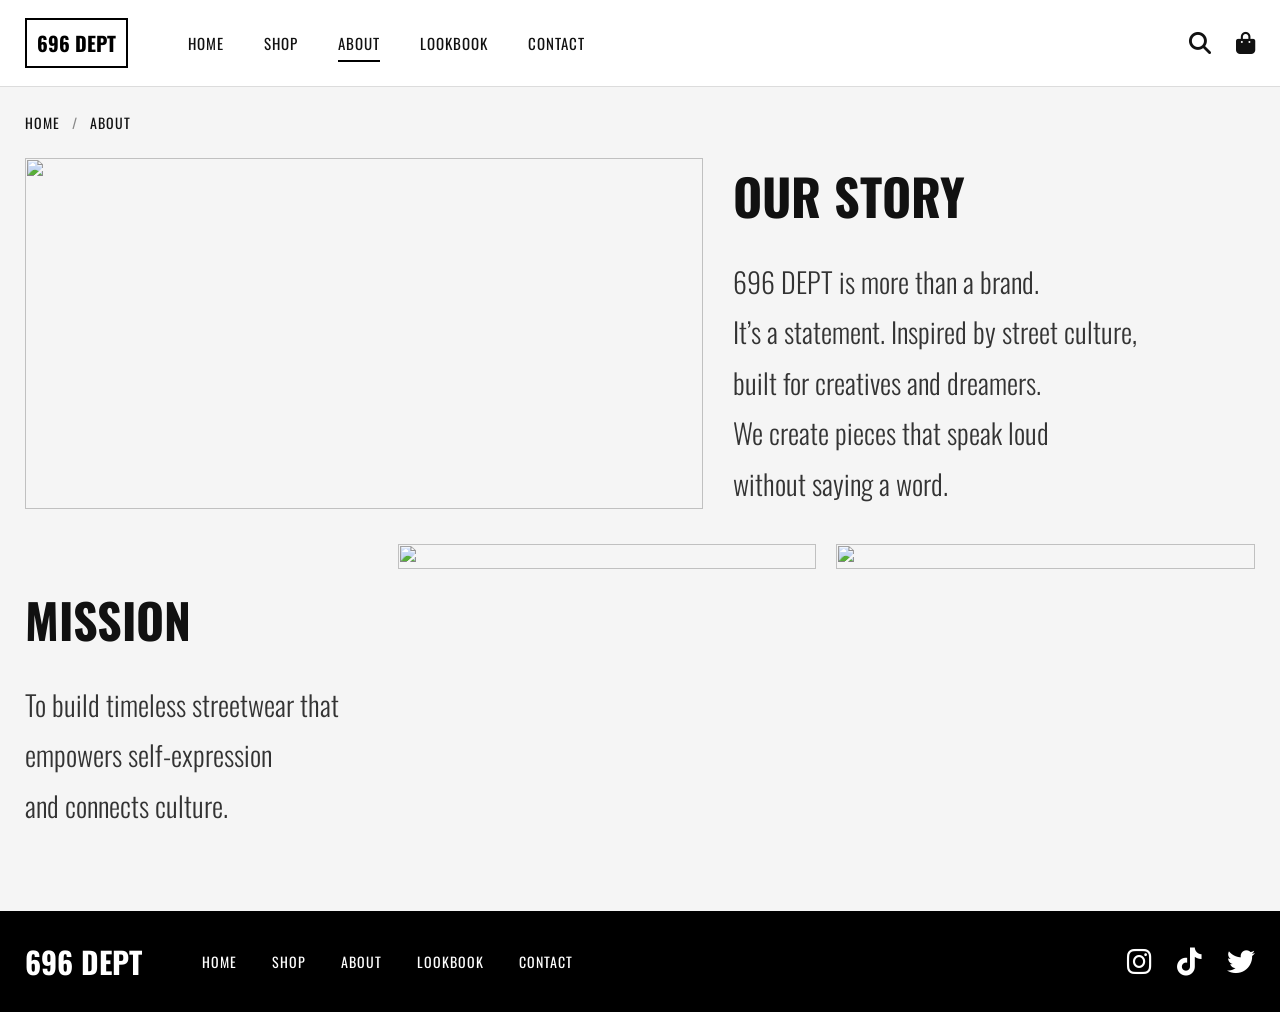
==== commit d90c9e5e: "Update about.html" ====
--- a/about.html
+++ b/about.html
@@ -1,604 +1,376 @@
- <!DOCTYPE html>
+<!DOCTYPE html>
 <html lang="en">
 <head>
-    <meta charset="UTF-8">
-    <meta name="viewport" content="width=device-width, initial-scale=1.0, user-scalable=yes">
-    <meta name="description" content="About 696 DEPT - Streetwear brand story, mission, and culture">
-    <title>About | 696 DEPT</title>
-    
- 
-    <link href="https://cdn.jsdelivr.net/npm/bootstrap@5.3.0-alpha1/dist/css/bootstrap.min.css" rel="stylesheet">
- 
-    <link rel="stylesheet" href="https://cdnjs.cloudflare.com/ajax/libs/font-awesome/6.0.0-beta3/css/all.min.css">
-     
-    <link href="https://fonts.googleapis.com/css2?family=Montserrat:wght@300;400;500;600;700;800;900&display=swap" rel="stylesheet">
-    
-    <style>
-        * {
-            margin: 0;
-            padding: 0;
-            box-sizing: border-box;
-        }
-        
-        body {
-            font-family: 'Montserrat', sans-serif;
-            background-color: #ffffff;
-            color: #111111;
-        }
-    
-        .navbar {
-            background-color: #ffffff;
-            padding: 1rem 2rem;
-            border-bottom: 1px solid #eaeaea;
-        }
-        
-        .container-fluid {
-            display: flex;
-            align-items: center;
-            justify-content: space-between;
-            width: 100%;
-        }
-        
-        .left-section {
-            display: flex;
-            align-items: center;
-            gap: 2rem;
-            flex-wrap: wrap;
-        }
-        
-        .navbar-brand {
-            display: inline-block;
-            font-size: 1.3rem;
-            font-weight: 700;
-            letter-spacing: 1px;
-            color: #111111 !important;
-            border: 2px solid #111111;
-            padding: 6px 16px;
-            text-decoration: none;
-        }
-        
-        .nav-links {
-            display: flex;
-            align-items: center;
-            gap: 0.2rem;
-            margin: 0;
-            padding: 0;
-            list-style: none;
-        }
-        
-        .nav-link {
-            color: #111111 !important;
-            font-weight: 500;
-            font-size: 0.85rem;
-            letter-spacing: 0.5px;
-            padding: 0.5rem 1rem !important;
-            transition: color 0.3s ease;
-            text-decoration: none;
-        }
-        
-        .nav-link:hover {
-            color: #888888 !important;
-        }
-        
-        .right-icons {
-            display: flex;
-            align-items: center;
-            gap: 0.5rem;
-        }
-        
-        .search-btn-header {
-            background: transparent;
-            border: none;
-            color: #111111;
-            font-size: 1.2rem;
-            cursor: pointer;
-            padding: 8px 12px;
-        }
-        
-        .cart-wrapper {
-            position: relative;
-            display: flex;
-            align-items: center;
-        }
-        
-        .cart-icon {
-            font-size: 1.2rem;
-            color: #111111;
-            text-decoration: none;
-            padding: 8px 12px;
-        }
-        
-        .cart-count {
-            position: absolute;
-            top: 0px;
-            right: 4px;
-            background-color: #111111;
-            color: #ffffff;
-            border-radius: 50%;
-            min-width: 16px;
-            height: 16px;
-            font-size: 9px;
-            display: flex;
-            align-items: center;
-            justify-content: center;
-            padding: 0 4px;
-        }
-        
-        .navbar-toggler {
-            display: none;
-            border: none;
-            background: transparent;
-            font-size: 1.5rem;
-        }
-        
-        .search-modal {
-            display: none;
-            position: fixed;
-            top: 0;
-            left: 0;
-            width: 100%;
-            height: 100%;
-            background-color: rgba(0,0,0,0.95);
-            z-index: 9999;
-            justify-content: center;
-            align-items: center;
-        }
-        
-        .search-modal.active {
-            display: flex;
-        }
-        
-        .search-modal-content {
-            text-align: center;
-            width: 90%;
-            max-width: 600px;
-        }
-        
-        .search-modal-input {
-            width: 100%;
-            padding: 1rem;
-            font-size: 1.2rem;
-            border: none;
-            border-bottom: 2px solid #ffffff;
-            background: transparent;
-            color: white;
-            outline: none;
-            text-align: center;
-        }
-        
-        .close-search {
-            position: absolute;
-            top: 20px;
-            right: 30px;
-            color: white;
-            font-size: 2rem;
-            cursor: pointer;
-        }
-        
-        .breadcrumb {
-            padding: 1.5rem 2rem 0;
-            background: transparent;
-        }
-        
-        .breadcrumb a {
-            color: #111111;
-            text-decoration: none;
-            font-size: 0.75rem;
-            font-weight: 500;
-            letter-spacing: 1px;
-        }
-        
-        .breadcrumb span {
-            color: #888888;
-            font-size: 0.75rem;
-            font-weight: 500;
-            letter-spacing: 1px;
-        }
-        
-        .breadcrumb .separator {
-            margin: 0 0.5rem;
-            color: #aaaaaa;
-        }
-        
-        .about-wrapper {
-            max-width: 1400px;
-            margin: 0 auto;
-            padding: 3rem 2rem 5rem;
-        }
-        
-        .about-row {
-            display: flex;
-            align-items: center;
-            gap: 4rem;
-            margin-bottom: 5rem;
-            flex-wrap: wrap;
-        }
-        
-        .about-row.reverse {
-            flex-direction: row-reverse;
-        }
-        
-        .about-image {
-            flex: 1;
-            min-width: 280px;
-        }
-        
-        .about-image img {
-            width: 100%;
-            height: auto;
-            object-fit: cover;
-            border-radius: 8px;
-            box-shadow: 0 10px 30px rgba(0,0,0,0.1);
-            transition: transform 0.3s ease;
-        }
-        
-        .about-image img:hover {
-            transform: scale(1.02);
-        }
-        
-        .about-content {
-            flex: 1;
-            min-width: 280px;
-        }
-        
-        .brand-logo-large {
-            text-align: center;
-            margin-bottom: 4rem;
-        }
-        
-        .brand-logo-large .logo-text {
-            font-size: 3rem;
-            font-weight: 800;
-            letter-spacing: 4px;
-            color: #111111;
-            display: inline-block;
-            border: 3px solid #111111;
-            padding: 15px 35px;
-        }
-        
-        .story-title {
-            font-size: 2rem;
-            font-weight: 700;
-            letter-spacing: 3px;
-            margin-bottom: 1.5rem;
-            color: #111111;
-        }
-        
-        .story-text {
-            color: #555555;
-            font-size: 0.95rem;
-            line-height: 1.8;
-        }
-        
-        .mission-title {
-            font-size: 1.8rem;
-            font-weight: 700;
-            letter-spacing: 3px;
-            margin-bottom: 1.5rem;
-            color: #111111;
-        }
-        
-        .mission-text {
-            color: #555555;
-            font-size: 0.95rem;
-            line-height: 1.8;
-        }
-        
-        .bottom-brand {
-            text-align: center;
-            margin-top: 4rem;
-            padding-top: 2rem;
-            border-top: 1px solid #eeeeee;
-        }
-        
-        .bottom-brand .brand-text {
-            font-size: 2rem;
-            font-weight: 700;
-            letter-spacing: 3px;
-            color: #111111;
-        }
-        
-        .footer {
-            background-color: #111111;
-            padding: 2rem 2rem 1.5rem;
-            margin-top: 2rem;
-        }
-        
-        .footer-container {
-            max-width: 1200px;
-            margin: 0 auto;
-            text-align: center;
-        }
-        
-        .footer-logo {
-            display: inline-block;
-            font-size: 1rem;
-            font-weight: 700;
-            letter-spacing: 1px;
-            color: #ffffff !important;
-            border: 1px solid #ffffff;
-            padding: 4px 12px;
-            text-decoration: none;
-            margin-bottom: 1.5rem;
-        }
-        
-        .footer-links {
-            display: flex;
-            justify-content: center;
-            gap: 1.5rem;
-            flex-wrap: wrap;
-            margin-bottom: 1.5rem;
-        }
-        
-        .footer-links a {
-            color: #aaaaaa;
-            text-decoration: none;
-            font-size: 0.7rem;
-            letter-spacing: 1px;
-        }
-        
-        .footer-links a:hover {
-            color: #ffffff;
-        }
-        
-        .footer-copyright p {
-            color: #666666;
-            font-size: 0.6rem;
-            letter-spacing: 1px;
-            margin: 0;
-        }
-        
-        @media (max-width: 992px) {
-            .navbar-toggler {
-                display: block;
-                order: 2;
-            }
-            .right-icons {
-                order: 1;
-            }
-            .left-section {
-                order: 0;
-                flex: 1;
-            }
-            .nav-links {
-                display: none;
-                flex-direction: column;
-                width: 100%;
-                margin-top: 1rem;
-            }
-            .nav-links.show {
-                display: flex;
-            }
-            .about-row {
-                flex-direction: column;
-                gap: 2rem;
-            }
-            .about-row.reverse {
-                flex-direction: column;
-            }
-            .brand-logo-large .logo-text {
-                font-size: 2rem;
-                padding: 10px 25px;
-            }
-            .story-title {
-                font-size: 1.5rem;
-            }
-            .mission-title {
-                font-size: 1.3rem;
-            }
-            .bottom-brand .brand-text {
-                font-size: 1.5rem;
-            }
-        }
-        
-        @media (max-width: 768px) {
-            .navbar {
-                padding: 0.8rem 1rem;
-            }
-            .navbar-brand {
-                font-size: 1rem;
-                padding: 4px 12px;
-            }
-            .breadcrumb {
-                padding: 1rem 1rem 0;
-            }
-            .about-wrapper {
-                padding: 2rem 1rem 3rem;
-            }
-            .brand-logo-large .logo-text {
-                font-size: 1.5rem;
-                padding: 8px 20px;
-                border-width: 2px;
-            }
-            .story-title {
-                font-size: 1.2rem;
-                letter-spacing: 2px;
-            }
-            .story-text {
-                font-size: 0.85rem;
-            }
-            .mission-title {
-                font-size: 1.1rem;
-            }
-            .mission-text {
-                font-size: 0.85rem;
-            }
-            .bottom-brand .brand-text {
-                font-size: 1.2rem;
-            }
-            .footer {
-                padding: 1.5rem 1rem 1rem;
-            }
-            .footer-links {
-                gap: 1rem;
-            }
-        }
-        
-        @media (max-width: 480px) {
-            .navbar-brand {
-                font-size: 0.85rem;
-                padding: 3px 10px;
-            }
-            .brand-logo-large .logo-text {
-                font-size: 1.2rem;
-                padding: 6px 15px;
-            }
-            .story-title {
-                font-size: 1rem;
-            }
-            .mission-title {
-                font-size: 1rem;
-            }
-            .bottom-brand .brand-text {
-                font-size: 1rem;
-            }
-        }
-    </style>
+  <meta charset="UTF-8" />
+  <meta name="viewport" content="width=device-width, initial-scale=1.0"/>
+  <title>About | 696 DEPT</title>
+
+  <!-- Google Font -->
+  <link href="https://fonts.googleapis.com/css2?family=Oswald:wght@300;400;500;600;700&display=swap" rel="stylesheet">
+
+  <!-- Font Awesome -->
+  <link rel="stylesheet" href="https://cdnjs.cloudflare.com/ajax/libs/font-awesome/6.5.1/css/all.min.css"/>
+
+  <style>
+
+    *{
+      margin:0;
+      padding:0;
+      box-sizing:border-box;
+    }
+
+    body{
+      font-family:'Oswald', sans-serif;
+      background:#f5f5f5;
+      color:#111;
+    }
+
+    /* ================= NAVBAR ================= */
+
+    .navbar{
+      width:100%;
+      background:white;
+      border-bottom:1px solid #dcdcdc;
+      padding:18px 25px;
+      display:flex;
+      justify-content:space-between;
+      align-items:center;
+    }
+
+    .nav-left{
+      display:flex;
+      align-items:center;
+      gap:60px;
+    }
+
+    .logo{
+      border:2px solid black;
+      padding:8px 10px;
+      font-size:20px;
+      font-weight:700;
+      text-decoration:none;
+      color:black;
+    }
+
+    .nav-links{
+      display:flex;
+      gap:40px;
+    }
+
+    .nav-links a{
+      text-decoration:none;
+      color:#111;
+      font-size:15px;
+      letter-spacing:1px;
+      position:relative;
+    }
+
+    .nav-links a.active::after{
+      content:'';
+      position:absolute;
+      left:0;
+      bottom:-8px;
+      width:100%;
+      height:2px;
+      background:black;
+    }
+
+    .nav-icons{
+      display:flex;
+      gap:25px;
+      font-size:22px;
+      cursor:pointer;
+    }
+
+    /* ================= BREADCRUMB ================= */
+
+    .breadcrumb{
+      padding:25px;
+      font-size:14px;
+      letter-spacing:1px;
+      display:flex;
+      gap:12px;
+    }
+
+    .breadcrumb span{
+      color:#888;
+    }
+
+    /* ================= ABOUT SECTION ================= */
+
+    .about-container{
+      width:100%;
+      padding:0 25px 40px;
+    }
+
+    .top-section{
+      display:flex;
+      gap:30px;
+      margin-bottom:35px;
+    }
+
+    .top-image{
+      flex:1.3;
+    }
+
+    .top-image img{
+      width:100%;
+      height:100%;
+      object-fit:cover;
+      display:block;
+    }
+
+    .story-section{
+      flex:1;
+      display:flex;
+      flex-direction:column;
+      justify-content:center;
+    }
+
+    .story-section h1{
+      font-size:50px;
+      margin-bottom:25px;
+      font-weight:700;
+    }
+
+    .story-section p{
+      font-size:28px;
+      line-height:1.8;
+      color:#333;
+      font-weight:300;
+    }
+
+    /* ================= BOTTOM SECTION ================= */
+
+    .bottom-section{
+      display:flex;
+      gap:30px;
+      align-items:flex-start;
+    }
+
+    .mission{
+      flex:0.8;
+      padding-top:40px;
+    }
+
+    .mission h2{
+      font-size:48px;
+      margin-bottom:25px;
+    }
+
+    .mission p{
+      font-size:28px;
+      line-height:1.8;
+      color:#333;
+      font-weight:300;
+    }
+
+    .bottom-images{
+      flex:2;
+      display:grid;
+      grid-template-columns:1fr 1fr;
+      gap:20px;
+    }
+
+    .bottom-images img{
+      width:100%;
+      height:100%;
+      object-fit:cover;
+      display:block;
+    }
+
+    /* ================= FOOTER ================= */
+
+    footer{
+      margin-top:40px;
+      background:black;
+      color:white;
+      padding:28px 25px;
+      display:flex;
+      justify-content:space-between;
+      align-items:center;
+      flex-wrap:wrap;
+    }
+
+    .footer-left{
+      display:flex;
+      align-items:center;
+      gap:60px;
+    }
+
+    .footer-logo{
+      font-size:30px;
+      font-weight:700;
+    }
+
+    .footer-links{
+      display:flex;
+      gap:35px;
+    }
+
+    .footer-links a{
+      color:white;
+      text-decoration:none;
+      font-size:14px;
+      letter-spacing:1px;
+    }
+
+    .socials{
+      display:flex;
+      gap:25px;
+      font-size:28px;
+    }
+
+    /* ================= RESPONSIVE ================= */
+
+    @media(max-width:1000px){
+
+      .top-section{
+        flex-direction:column;
+      }
+
+      .bottom-section{
+        flex-direction:column;
+      }
+
+      .bottom-images{
+        grid-template-columns:1fr;
+      }
+
+      .story-section h1,
+      .mission h2{
+        font-size:38px;
+      }
+
+      .story-section p,
+      .mission p{
+        font-size:22px;
+      }
+
+      .nav-links{
+        display:none;
+      }
+
+    }
+
+  </style>
 </head>
+
 <body>
 
- 
-<nav class="navbar">
-    <div class="container-fluid">
-        <div class="left-section">
-            <a class="navbar-brand" href="index.html">696 DEPT</a>
-            <div class="nav-links" id="navLinks">
-                <a class="nav-link" href="index.html">HOME</a>
-                <a class="nav-link" href="shop.html">SHOP</a>
-                <a class="nav-link" href="about.html">ABOUT</a>
-                <a class="nav-link" href="contact.html">CONTACT</a>
-            </div>
-        </div>
-        <div class="right-icons">
-            <button class="search-btn-header" onclick="openSearchModal()"><i class="fas fa-search"></i></button>
-            <div class="cart-wrapper">
-                <a href="cart.html" class="cart-icon"><i class="fas fa-shopping-bag"></i><span class="cart-count" id="cartCount">0</span></a>
-            </div>
-        </div>
-        <button class="navbar-toggler" onclick="toggleMobileMenu()"><i class="fas fa-bars"></i></button>
-    </div>
-</nav>
-
- 
-<div id="searchModal" class="search-modal">
-    <span class="close-search" onclick="closeSearchModal()">&times;</span>
-    <div class="search-modal-content">
-        <input type="text" id="searchInput" class="search-modal-input" placeholder="Search products...">
-        <button onclick="performSearch()" style="margin-top: 20px; background: white; border: none; padding: 10px 30px; cursor: pointer; font-weight: 600;">SEARCH</button>
-    </div>
-</div>
-
- 
-<div class="breadcrumb">
-    <a href="index.html">HOME</a>
-    <span class="separator">></span>
-    <span>ABOUT</span>
-</div>
-
- 
-<div class="about-wrapper">   
- 
-    <div class="about-row">
-        <div class="about-image">
-            <img src="images/about.jpg" alt="696 DEPT Store" id="storyImage">
-        </div>
-        <div class="about-content">
-            <h1 class="story-title">OUR STORY</h1>
- <p class="story-text" style="font-weight: 700; color: #111111; line-height: 1.8;">
-    696 DEPT is more than a brand. It's a statement;
-    BUILT FROM NOTHING! Driven by passion, and fueled by the streets.
-    We started with zero, no handouts, no shortcuts, just raw ambition and a dream to create something real.
-    Inspired by street culture, built for creatives and dreamers who know what it means to grind, to struggle, and to rise.
-    We create pieces that speak loud without saying a word because actions speak louder than where you came from.
-    Every stitch represents a battle fought. Every graphic tells a story of resilience.
-    At 696 DEPT, we don't just make clothes we build legacies from the ground up.
-    From nothing to something. From the streets to the world.
-    This isn't just fashion. This is proof that you can turn nothing into everything.
-</p>
-       </div>
-    </div>
-    
-   
-    <div class="about-row reverse">
-        <div class="about-image">
-            <img src="images/about 1.jpg" alt="696 DEPT Culture" id="missionImage">
-        </div>
-		<div class="about-image">
-            <img src="images/about 2.jpg" alt="696 DEPT Culture" id="missionImage">
-        </div>
-        <div class="about-content">
-            <h2 class="mission-title">
-			<br>MISSION</br>
-			</h2>
-            <p class="mission-text" style="font-weight: 700; color: #111111; line-height: 1.8;">
-    To build timeless streetwear that empowers self expression and connects culture. 
-    We strive to create clothing that tells a story, inspires confidence, and brings 
-    people together through shared identity and creative energy. Every stitch, every 
-    graphic, and every piece is designed with purpose to make you feel seen, heard, 
-    and unforgettable. At 696 DEPT, we don't just follow trends; we set them. We are 
-    building a movement where fashion meets freedom, and culture meets courage.
-</p>
-        </div>
-    </div>
-    
- 
-    <div class="bottom-brand">
-        <div class="brand-text">696 DEPT</div>
-    </div>
-</div>
-
- 
-<footer class="footer">
-    <div class="footer-container">
-        <div class="footer-brand">
-            <a href="index.html" class="footer-logo">696 DEPT</a>
-        </div>
-        <div class="footer-links">
-            <a href="index.html">HOME</a>
-            <a href="shop.html">SHOP</a>
-            <a href="about.html">ABOUT</a>
-            <a href="contact.html">CONTACT</a>
-        </div>
-        <div class="footer-copyright">
-            <p>© 2025 696 DEPT — BUILT FROM NOTHING</p>
-        </div>
-    </div>
-</footer>
-
-<script>
-    function updateCartCount() {
-        const cart = JSON.parse(localStorage.getItem('cart') || '[]');
-        const totalItems = cart.reduce((sum, item) => sum + item.quantity, 0);
-        const elem = document.getElementById('cartCount');
-        if (elem) elem.innerText = totalItems;
-    }
-    
-    function toggleMobileMenu() {
-        document.getElementById('navLinks').classList.toggle('show');
-    }
-    
-    function openSearchModal() {
-        document.getElementById('searchModal').classList.add('active');
-        setTimeout(() => { document.getElementById('searchInput').focus(); }, 100);
-    }
-    
-    function closeSearchModal() {
-        document.getElementById('searchModal').classList.remove('active');
-    }
-    
-    function performSearch() {
-        const term = document.getElementById('searchInput').value.trim();
-        if (term) window.location.href = `shop.html?search=${encodeURIComponent(term)}`;
-        closeSearchModal();
-    }
-    
-    document.addEventListener('keydown', function(e) {
-        if (e.key === 'Escape') closeSearchModal();
-    });
-    
-    document.addEventListener('DOMContentLoaded', function() {
-        updateCartCount();
-    });
-</script>
+  <!-- NAVBAR -->
+
+  <nav class="navbar">
+
+    <div class="nav-left">
+
+      <a href="#" class="logo">696 DEPT</a>
+
+      <div class="nav-links">
+        <a href="#">HOME</a>
+        <a href="#">SHOP</a>
+        <a href="#" class="active">ABOUT</a>
+        <a href="#">LOOKBOOK</a>
+        <a href="#">CONTACT</a>
+      </div>
+
+    </div>
+
+    <div class="nav-icons">
+      <i class="fa-solid fa-magnifying-glass"></i>
+      <i class="fa-solid fa-bag-shopping"></i>
+    </div>
+
+  </nav>
+
+  <!-- BREADCRUMB -->
+
+  <div class="breadcrumb">
+    HOME
+    <span>/</span>
+    ABOUT
+  </div>
+
+  <!-- ABOUT CONTENT -->
+
+  <section class="about-container">
+
+    <!-- TOP -->
+
+    <div class="top-section">
+
+      <div class="top-image">
+        <img src="images/about-main.jpg" alt="">
+      </div>
+
+      <div class="story-section">
+
+        <h1>OUR STORY</h1>
+
+        <p>
+          696 DEPT is more than a brand.<br>
+          It’s a statement. Inspired by street culture,<br>
+          built for creatives and dreamers.<br>
+          We create pieces that speak loud<br>
+          without saying a word.
+        </p>
+
+      </div>
+
+    </div>
+
+    <!-- BOTTOM -->
+
+    <div class="bottom-section">
+
+      <div class="mission">
+
+        <h2>MISSION</h2>
+
+        <p>
+          To build timeless streetwear that<br>
+          empowers self-expression<br>
+          and connects culture.
+        </p>
+
+      </div>
+
+      <div class="bottom-images">
+
+        <img src="images/about-2.jpg" alt="">
+        <img src="images/about-3.jpg" alt="">
+
+      </div>
+
+    </div>
+
+  </section>
+
+  <!-- FOOTER -->
+
+  <footer>
+
+    <div class="footer-left">
+
+      <div class="footer-logo">696 DEPT</div>
+
+      <div class="footer-links">
+        <a href="#">HOME</a>
+        <a href="#">SHOP</a>
+        <a href="#">ABOUT</a>
+        <a href="#">LOOKBOOK</a>
+        <a href="#">CONTACT</a>
+      </div>
+
+    </div>
+
+    <div class="socials">
+      <i class="fa-brands fa-instagram"></i>
+      <i class="fa-brands fa-tiktok"></i>
+      <i class="fa-brands fa-twitter"></i>
+    </div>
+
+  </footer>
+
 </body>
 </html>
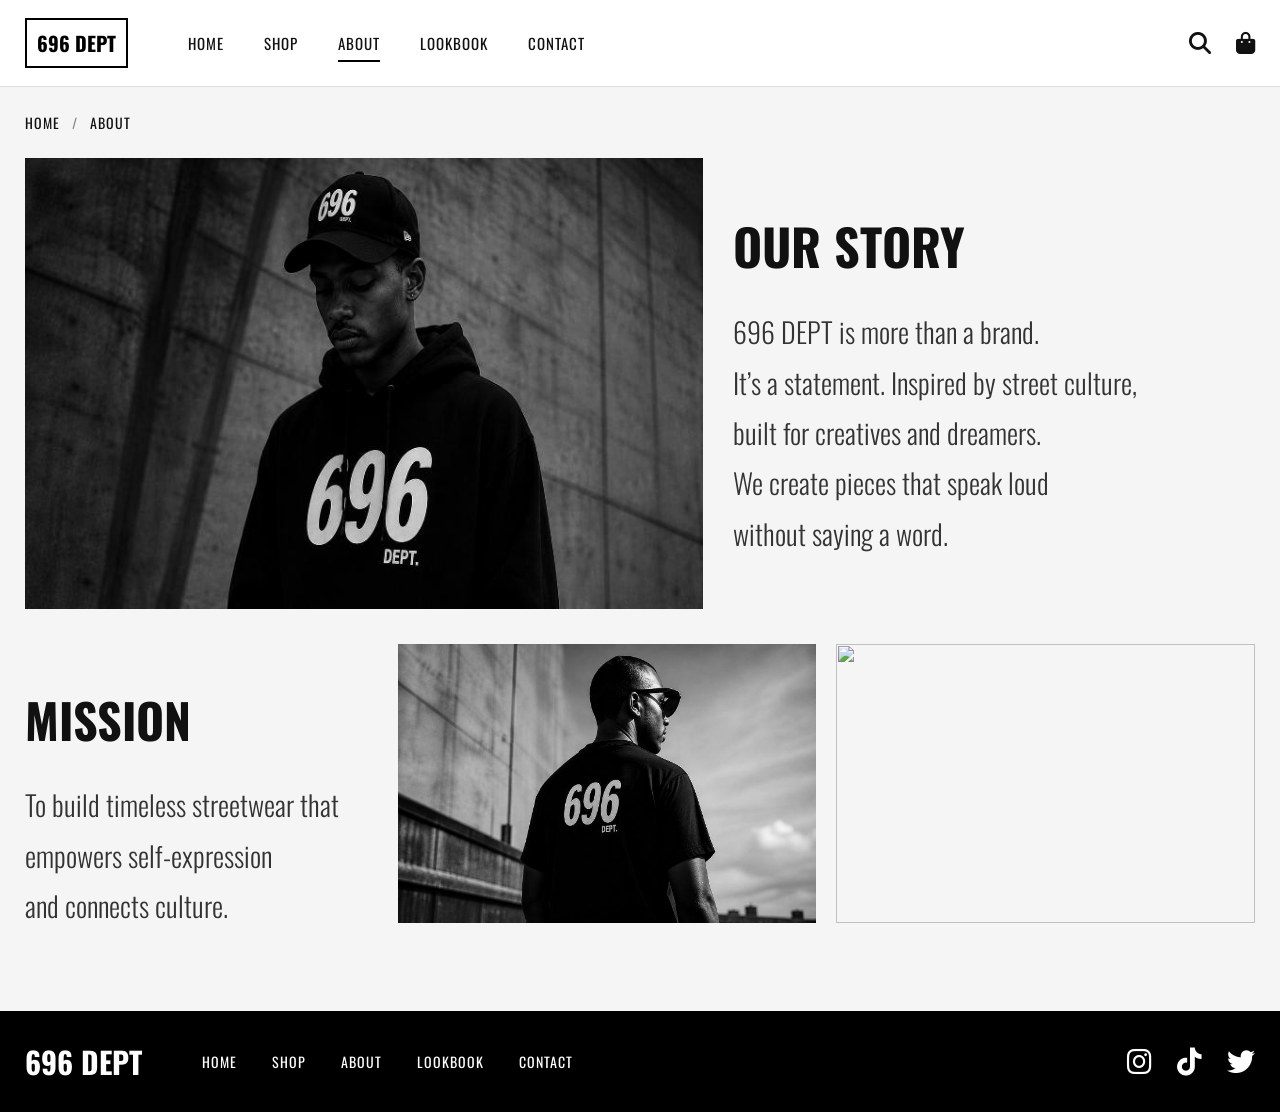
==== commit 7f775abd: "Update about.html" ====
--- a/about.html
+++ b/about.html
@@ -300,7 +300,7 @@
     <div class="top-section">
 
       <div class="top-image">
-        <img src="images/about-main.jpg" alt="">
+        <img src="images/about 1.jpg" alt="">
       </div>
 
       <div class="story-section">
@@ -337,8 +337,8 @@
 
       <div class="bottom-images">
 
-        <img src="images/about-2.jpg" alt="">
-        <img src="images/about-3.jpg" alt="">
+        <img src="images/about 2.jpg" alt="">
+        <img src="images/about 3.jpg" alt="">
 
       </div>
 
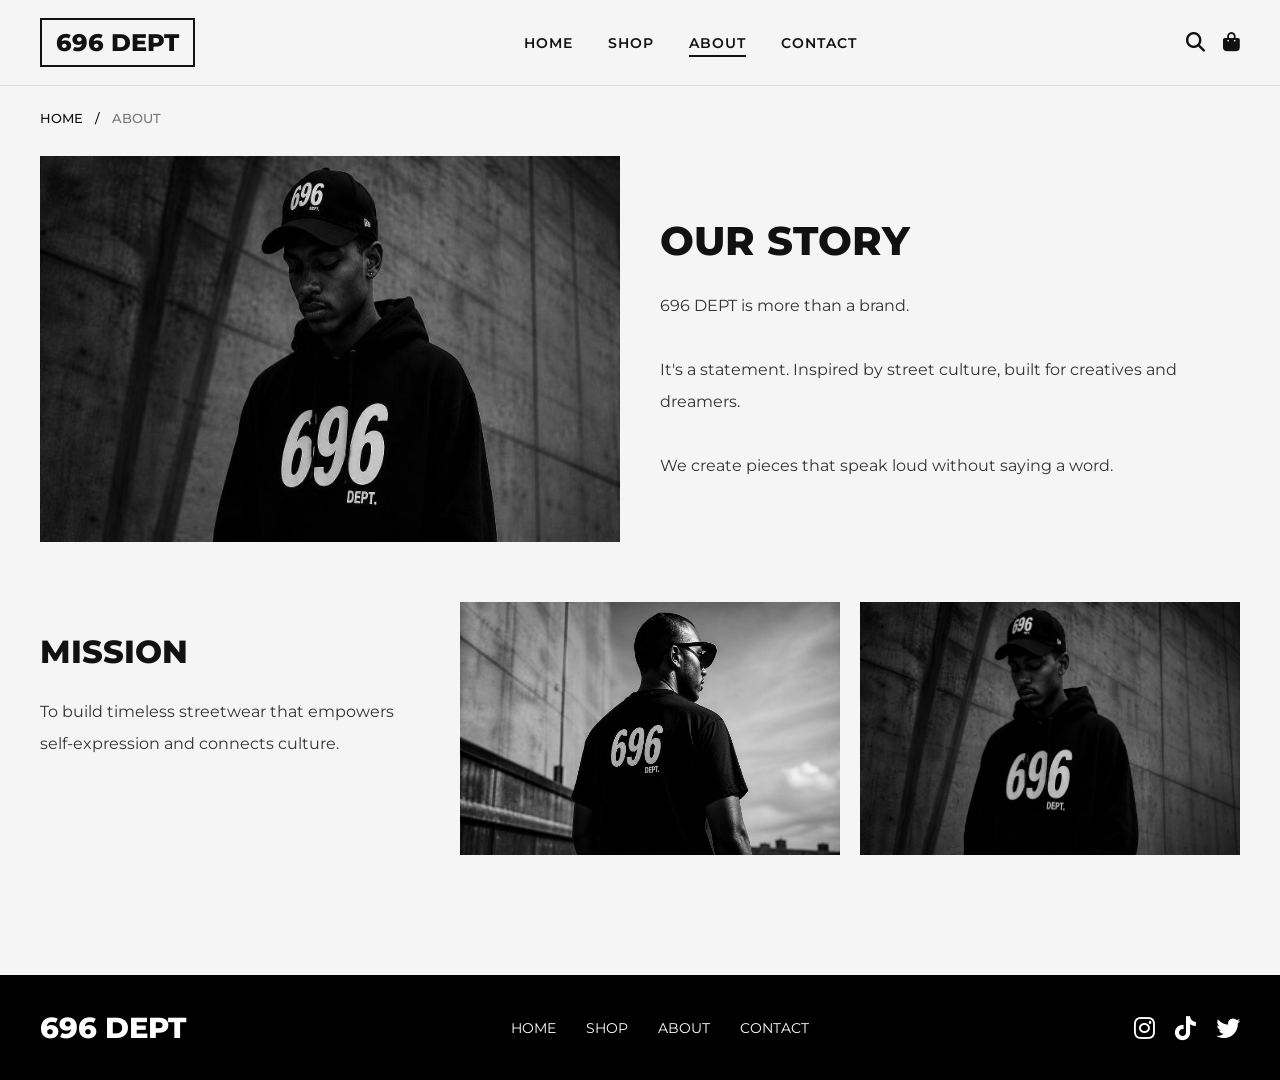
==== commit b4db4e88: "Update about.html" ====
--- a/about.html
+++ b/about.html
@@ -1,376 +1,445 @@
 <!DOCTYPE html>
 <html lang="en">
 <head>
-  <meta charset="UTF-8" />
-  <meta name="viewport" content="width=device-width, initial-scale=1.0"/>
-  <title>About | 696 DEPT</title>
-
-  <!-- Google Font -->
-  <link href="https://fonts.googleapis.com/css2?family=Oswald:wght@300;400;500;600;700&display=swap" rel="stylesheet">
-
-  <!-- Font Awesome -->
-  <link rel="stylesheet" href="https://cdnjs.cloudflare.com/ajax/libs/font-awesome/6.5.1/css/all.min.css"/>
-
-  <style>
-
-    *{
-      margin:0;
-      padding:0;
-      box-sizing:border-box;
-    }
-
-    body{
-      font-family:'Oswald', sans-serif;
-      background:#f5f5f5;
-      color:#111;
-    }
-
-    /* ================= NAVBAR ================= */
-
-    .navbar{
-      width:100%;
-      background:white;
-      border-bottom:1px solid #dcdcdc;
-      padding:18px 25px;
-      display:flex;
-      justify-content:space-between;
-      align-items:center;
-    }
-
-    .nav-left{
-      display:flex;
-      align-items:center;
-      gap:60px;
-    }
-
-    .logo{
-      border:2px solid black;
-      padding:8px 10px;
-      font-size:20px;
-      font-weight:700;
-      text-decoration:none;
-      color:black;
-    }
-
-    .nav-links{
-      display:flex;
-      gap:40px;
-    }
-
-    .nav-links a{
-      text-decoration:none;
-      color:#111;
-      font-size:15px;
-      letter-spacing:1px;
-      position:relative;
-    }
-
-    .nav-links a.active::after{
-      content:'';
-      position:absolute;
-      left:0;
-      bottom:-8px;
-      width:100%;
-      height:2px;
-      background:black;
-    }
-
-    .nav-icons{
-      display:flex;
-      gap:25px;
-      font-size:22px;
-      cursor:pointer;
-    }
-
-    /* ================= BREADCRUMB ================= */
-
-    .breadcrumb{
-      padding:25px;
-      font-size:14px;
-      letter-spacing:1px;
-      display:flex;
-      gap:12px;
-    }
-
-    .breadcrumb span{
-      color:#888;
-    }
-
-    /* ================= ABOUT SECTION ================= */
-
-    .about-container{
-      width:100%;
-      padding:0 25px 40px;
-    }
-
-    .top-section{
-      display:flex;
-      gap:30px;
-      margin-bottom:35px;
-    }
-
-    .top-image{
-      flex:1.3;
-    }
-
-    .top-image img{
-      width:100%;
-      height:100%;
-      object-fit:cover;
-      display:block;
-    }
-
-    .story-section{
-      flex:1;
-      display:flex;
-      flex-direction:column;
-      justify-content:center;
-    }
-
-    .story-section h1{
-      font-size:50px;
-      margin-bottom:25px;
-      font-weight:700;
-    }
-
-    .story-section p{
-      font-size:28px;
-      line-height:1.8;
-      color:#333;
-      font-weight:300;
-    }
-
-    /* ================= BOTTOM SECTION ================= */
-
-    .bottom-section{
-      display:flex;
-      gap:30px;
-      align-items:flex-start;
-    }
-
-    .mission{
-      flex:0.8;
-      padding-top:40px;
-    }
-
-    .mission h2{
-      font-size:48px;
-      margin-bottom:25px;
-    }
-
-    .mission p{
-      font-size:28px;
-      line-height:1.8;
-      color:#333;
-      font-weight:300;
-    }
-
-    .bottom-images{
-      flex:2;
-      display:grid;
-      grid-template-columns:1fr 1fr;
-      gap:20px;
-    }
-
-    .bottom-images img{
-      width:100%;
-      height:100%;
-      object-fit:cover;
-      display:block;
-    }
-
-    /* ================= FOOTER ================= */
-
-    footer{
-      margin-top:40px;
-      background:black;
-      color:white;
-      padding:28px 25px;
-      display:flex;
-      justify-content:space-between;
-      align-items:center;
-      flex-wrap:wrap;
-    }
-
-    .footer-left{
-      display:flex;
-      align-items:center;
-      gap:60px;
-    }
-
-    .footer-logo{
-      font-size:30px;
-      font-weight:700;
-    }
-
-    .footer-links{
-      display:flex;
-      gap:35px;
-    }
-
-    .footer-links a{
-      color:white;
-      text-decoration:none;
-      font-size:14px;
-      letter-spacing:1px;
-    }
-
-    .socials{
-      display:flex;
-      gap:25px;
-      font-size:28px;
-    }
-
-    /* ================= RESPONSIVE ================= */
-
-    @media(max-width:1000px){
-
-      .top-section{
-        flex-direction:column;
-      }
-
-      .bottom-section{
-        flex-direction:column;
-      }
-
-      .bottom-images{
-        grid-template-columns:1fr;
-      }
-
-      .story-section h1,
-      .mission h2{
-        font-size:38px;
-      }
-
-      .story-section p,
-      .mission p{
-        font-size:22px;
-      }
-
-      .nav-links{
-        display:none;
-      }
-
-    }
-
-  </style>
+    <meta charset="UTF-8" />
+    <meta name="viewport" content="width=device-width, initial-scale=1.0"/>
+    <title>About | 696 DEPT</title>
+
+    <!-- Google Font -->
+    <link href="https://fonts.googleapis.com/css2?family=Montserrat:wght@300;400;500;600;700;800&display=swap" rel="stylesheet">
+
+    <!-- Font Awesome -->
+    <link rel="stylesheet" href="https://cdnjs.cloudflare.com/ajax/libs/font-awesome/6.5.1/css/all.min.css"/>
+
+    <style>
+
+        *{
+            margin:0;
+            padding:0;
+            box-sizing:border-box;
+        }
+
+        body{
+            font-family:'Montserrat', sans-serif;
+            background:#f5f5f5;
+            color:#111;
+            overflow-x:hidden;
+        }
+
+        /* ================= NAVBAR ================= */
+
+        .navbar{
+            width:100%;
+            background:#f5f5f5;
+            border-bottom:1px solid #dcdcdc;
+            padding:18px 40px;
+        }
+
+        .nav-container{
+            display:flex;
+            justify-content:space-between;
+            align-items:center;
+            flex-wrap:wrap;
+        }
+
+        .logo{
+            border:2px solid #111;
+            padding:8px 14px;
+            font-weight:800;
+            font-size:1.5rem;
+            text-decoration:none;
+            color:#111;
+        }
+
+        .nav-links{
+            display:flex;
+            align-items:center;
+            gap:35px;
+            list-style:none;
+        }
+
+        .nav-links a{
+            text-decoration:none;
+            color:#111;
+            font-size:0.85rem;
+            font-weight:600;
+            letter-spacing:1px;
+            transition:0.3s;
+        }
+
+        .nav-links a:hover{
+            color:#777;
+        }
+
+        .active-link{
+            border-bottom:2px solid #111;
+            padding-bottom:4px;
+        }
+
+        .nav-icons{
+            display:flex;
+            align-items:center;
+            gap:18px;
+        }
+
+        .nav-icons i{
+            font-size:1.2rem;
+            cursor:pointer;
+        }
+
+        /* ================= BREADCRUMB ================= */
+
+        .breadcrumb{
+            padding:25px 40px 10px;
+            font-size:0.8rem;
+            font-weight:500;
+        }
+
+        .breadcrumb span{
+            color:#777;
+        }
+
+        /* ================= ABOUT SECTION ================= */
+
+        .about-container{
+            max-width:1400px;
+            margin:auto;
+            padding:20px 40px 60px;
+        }
+
+        .top-section{
+            display:flex;
+            gap:40px;
+            align-items:center;
+            margin-bottom:60px;
+            flex-wrap:wrap;
+        }
+
+        .top-image{
+            flex:1;
+            min-width:300px;
+        }
+
+        .top-image img{
+            width:100%;
+            display:block;
+            object-fit:cover;
+        }
+
+        .story-text{
+            flex:1;
+            min-width:300px;
+        }
+
+        .story-text h1{
+            font-size:2.5rem;
+            margin-bottom:25px;
+            font-weight:800;
+        }
+
+        .story-text p{
+            font-size:1rem;
+            line-height:2;
+            color:#333;
+        }
+
+        /* ================= BOTTOM SECTION ================= */
+
+        .bottom-section{
+            display:flex;
+            gap:30px;
+            flex-wrap:wrap;
+            align-items:flex-start;
+        }
+
+        .mission-box{
+            flex:1;
+            min-width:250px;
+            padding-top:30px;
+        }
+
+        .mission-box h2{
+            font-size:2rem;
+            margin-bottom:25px;
+            font-weight:800;
+        }
+
+        .mission-box p{
+            line-height:2;
+            color:#333;
+        }
+
+        .image-grid{
+            flex:2;
+            display:grid;
+            grid-template-columns:repeat(2,1fr);
+            gap:20px;
+            min-width:300px;
+        }
+
+        .image-grid img{
+            width:100%;
+            height:100%;
+            object-fit:cover;
+            display:block;
+        }
+
+        /* ================= FOOTER ================= */
+
+        footer{
+            background:#000;
+            color:#fff;
+            padding:35px 40px;
+            margin-top:60px;
+        }
+
+        .footer-container{
+            display:flex;
+            justify-content:space-between;
+            align-items:center;
+            flex-wrap:wrap;
+            gap:20px;
+        }
+
+        .footer-logo{
+            font-size:1.8rem;
+            font-weight:800;
+        }
+
+        .footer-links{
+            display:flex;
+            gap:30px;
+            flex-wrap:wrap;
+        }
+
+        .footer-links a{
+            color:#fff;
+            text-decoration:none;
+            font-size:0.85rem;
+            transition:0.3s;
+        }
+
+        .footer-links a:hover{
+            color:#999;
+        }
+
+        .social-icons{
+            display:flex;
+            gap:20px;
+        }
+
+        .social-icons i{
+            font-size:1.5rem;
+            cursor:pointer;
+            transition:0.3s;
+        }
+
+        .social-icons i:hover{
+            color:#999;
+        }
+
+        /* ================= RESPONSIVE ================= */
+
+        @media(max-width:992px){
+
+            .nav-container{
+                gap:20px;
+            }
+
+            .nav-links{
+                gap:20px;
+            }
+
+            .story-text h1{
+                font-size:2rem;
+            }
+
+            .mission-box h2{
+                font-size:1.7rem;
+            }
+
+        }
+
+        @media(max-width:768px){
+
+            .navbar{
+                padding:20px;
+            }
+
+            .breadcrumb{
+                padding:20px;
+            }
+
+            .about-container{
+                padding:20px;
+            }
+
+            .top-section{
+                flex-direction:column;
+            }
+
+            .bottom-section{
+                flex-direction:column;
+            }
+
+            .image-grid{
+                grid-template-columns:1fr;
+            }
+
+            .nav-links{
+                width:100%;
+                justify-content:center;
+                margin-top:15px;
+                flex-wrap:wrap;
+            }
+
+            .footer-container{
+                flex-direction:column;
+                text-align:center;
+            }
+
+            .footer-links{
+                justify-content:center;
+            }
+
+        }
+
+        @media(max-width:480px){
+
+            .logo{
+                font-size:1.2rem;
+            }
+
+            .story-text h1{
+                font-size:1.7rem;
+            }
+
+            .mission-box h2{
+                font-size:1.5rem;
+            }
+
+            .story-text p,
+            .mission-box p{
+                font-size:0.9rem;
+            }
+
+        }
+
+    </style>
 </head>
 
 <body>
 
-  <!-- NAVBAR -->
-
-  <nav class="navbar">
-
-    <div class="nav-left">
-
-      <a href="#" class="logo">696 DEPT</a>
-
-      <div class="nav-links">
-        <a href="#">HOME</a>
-        <a href="#">SHOP</a>
-        <a href="#" class="active">ABOUT</a>
-        <a href="#">LOOKBOOK</a>
-        <a href="#">CONTACT</a>
-      </div>
-
+    <!-- NAVBAR -->
+
+    <nav class="navbar">
+
+        <div class="nav-container">
+
+            <a href="#" class="logo">696 DEPT</a>
+
+            <ul class="nav-links">
+                <li><a href="#">HOME</a></li>
+                <li><a href="#">SHOP</a></li>
+                <li><a href="#" class="active-link">ABOUT</a></li>
+                <li><a href="#">CONTACT</a></li>
+            </ul>
+
+            <div class="nav-icons">
+                <i class="fa-solid fa-magnifying-glass"></i>
+                <i class="fa-solid fa-bag-shopping"></i>
+            </div>
+
+        </div>
+
+    </nav>
+
+    <!-- BREADCRUMB -->
+
+    <div class="breadcrumb">
+        HOME &nbsp; / &nbsp; <span>ABOUT</span>
     </div>
 
-    <div class="nav-icons">
-      <i class="fa-solid fa-magnifying-glass"></i>
-      <i class="fa-solid fa-bag-shopping"></i>
-    </div>
-
-  </nav>
-
-  <!-- BREADCRUMB -->
-
-  <div class="breadcrumb">
-    HOME
-    <span>/</span>
-    ABOUT
-  </div>
-
-  <!-- ABOUT CONTENT -->
-
-  <section class="about-container">
-
-    <!-- TOP -->
-
-    <div class="top-section">
-
-      <div class="top-image">
-        <img src="images/about 1.jpg" alt="">
-      </div>
-
-      <div class="story-section">
-
-        <h1>OUR STORY</h1>
-
-        <p>
-          696 DEPT is more than a brand.<br>
-          It’s a statement. Inspired by street culture,<br>
-          built for creatives and dreamers.<br>
-          We create pieces that speak loud<br>
-          without saying a word.
-        </p>
-
-      </div>
-
-    </div>
-
-    <!-- BOTTOM -->
-
-    <div class="bottom-section">
-
-      <div class="mission">
-
-        <h2>MISSION</h2>
-
-        <p>
-          To build timeless streetwear that<br>
-          empowers self-expression<br>
-          and connects culture.
-        </p>
-
-      </div>
-
-      <div class="bottom-images">
-
-        <img src="images/about 2.jpg" alt="">
-        <img src="images/about 3.jpg" alt="">
-
-      </div>
-
-    </div>
-
-  </section>
-
-  <!-- FOOTER -->
-
-  <footer>
-
-    <div class="footer-left">
-
-      <div class="footer-logo">696 DEPT</div>
-
-      <div class="footer-links">
-        <a href="#">HOME</a>
-        <a href="#">SHOP</a>
-        <a href="#">ABOUT</a>
-        <a href="#">LOOKBOOK</a>
-        <a href="#">CONTACT</a>
-      </div>
-
-    </div>
-
-    <div class="socials">
-      <i class="fa-brands fa-instagram"></i>
-      <i class="fa-brands fa-tiktok"></i>
-      <i class="fa-brands fa-twitter"></i>
-    </div>
-
-  </footer>
+    <!-- ABOUT -->
+
+    <section class="about-container">
+
+        <!-- TOP -->
+
+        <div class="top-section">
+
+            <div class="top-image">
+                <img src="images/about 1.jpg" alt="696 Hoodie">
+            </div>
+
+            <div class="story-text">
+                <h1>OUR STORY</h1>
+
+                <p>
+                    696 DEPT is more than a brand.<br><br>
+
+                    It's a statement. Inspired by street culture,
+                    built for creatives and dreamers.<br><br>
+
+                    We create pieces that speak loud
+                    without saying a word.
+                </p>
+            </div>
+
+        </div>
+
+        <!-- BOTTOM -->
+
+        <div class="bottom-section">
+
+            <div class="mission-box">
+
+                <h2>MISSION</h2>
+
+                <p>
+                    To build timeless streetwear that empowers
+                    self-expression and connects culture.
+                </p>
+
+            </div>
+
+            <div class="image-grid">
+
+                <img src="images/about 2.jpg" alt="">
+                <img src="images/about 3.jpg" alt="">
+
+            </div>
+
+        </div>
+
+    </section>
+
+    <!-- FOOTER -->
+
+    <footer>
+
+        <div class="footer-container">
+
+            <div class="footer-logo">
+                696 DEPT
+            </div>
+
+            <div class="footer-links">
+                <a href="#">HOME</a>
+                <a href="#">SHOP</a>
+                <a href="#">ABOUT</a>
+                <a href="#">CONTACT</a>
+            </div>
+
+            <div class="social-icons">
+                <i class="fa-brands fa-instagram"></i>
+                <i class="fa-brands fa-tiktok"></i>
+                <i class="fa-brands fa-twitter"></i>
+            </div>
+
+        </div>
+
+    </footer>
 
 </body>
 </html>
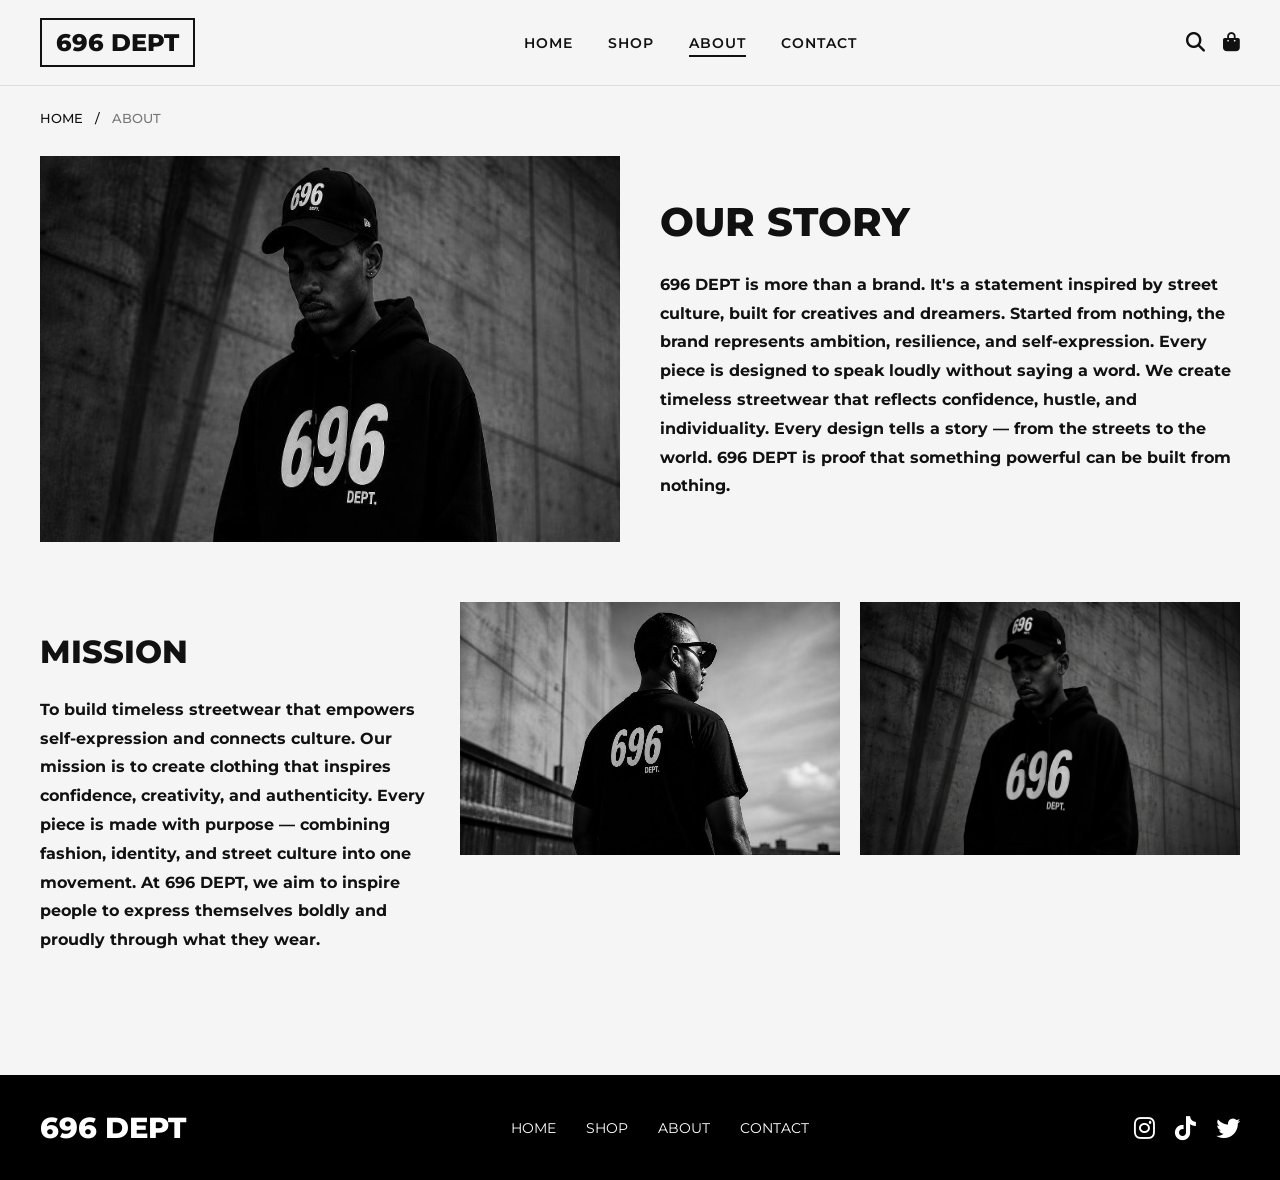
==== commit 2cf9e427: "Update about.html" ====
--- a/about.html
+++ b/about.html
@@ -373,16 +373,23 @@
             </div>
 
             <div class="story-text">
-                <h1>OUR STORY</h1>
-
-                <p>
-                    696 DEPT is more than a brand.<br><br>
-
-                    It's a statement. Inspired by street culture,
-                    built for creatives and dreamers.<br><br>
-
-                    We create pieces that speak loud
-                    without saying a word.
+               <!-- OUR STORY -->
+<h1 class="story-title">OUR STORY</h1>
+
+<p class="story-text" style="font-weight: 700; color: #111111; line-height: 1.8;">
+
+696 DEPT is more than a brand.  
+It's a statement inspired by street culture, built for creatives and dreamers.
+
+Started from nothing, the brand represents ambition, resilience, and self-expression.
+Every piece is designed to speak loudly without saying a word.
+
+We create timeless streetwear that reflects confidence, hustle, and individuality.
+Every design tells a story — from the streets to the world.
+
+696 DEPT is proof that something powerful can be built from nothing.
+
+</p>
                 </p>
             </div>
 
@@ -394,13 +401,19 @@
 
             <div class="mission-box">
 
-                <h2>MISSION</h2>
-
-                <p>
-                    To build timeless streetwear that empowers
-                    self-expression and connects culture.
-                </p>
-
+               <!-- MISSION -->
+<h2 class="mission-title">MISSION</h2>
+
+<p class="mission-text" style="font-weight: 700; color: #111111; line-height: 1.8;">
+
+To build timeless streetwear that empowers self-expression and connects culture.
+
+Our mission is to create clothing that inspires confidence, creativity, and authenticity.
+Every piece is made with purpose — combining fashion, identity, and street culture into one movement.
+
+At 696 DEPT, we aim to inspire people to express themselves boldly and proudly through what they wear.
+
+</p>
             </div>
 
             <div class="image-grid">
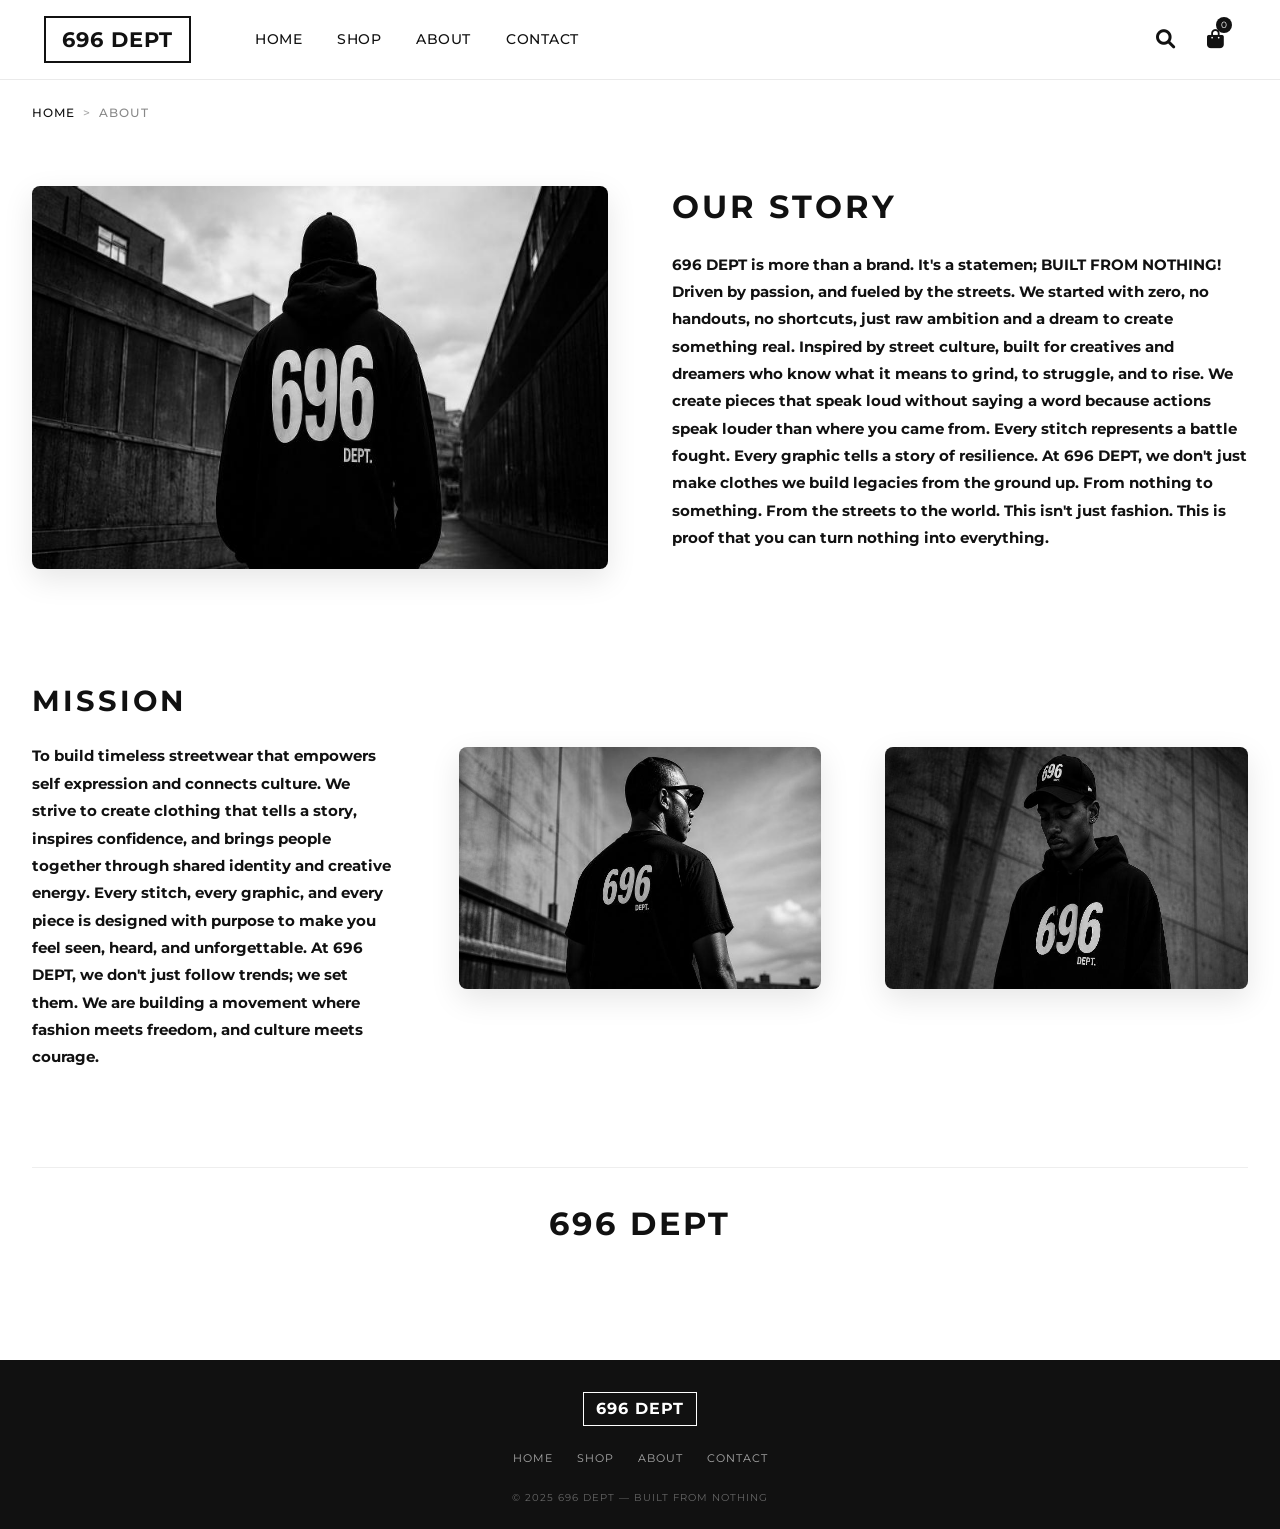
==== commit 6048f2b2: "Update about.html" ====
--- a/about.html
+++ b/about.html
@@ -1,458 +1,615 @@
 <!DOCTYPE html>
 <html lang="en">
 <head>
-    <meta charset="UTF-8" />
-    <meta name="viewport" content="width=device-width, initial-scale=1.0"/>
+    <meta charset="UTF-8">
+    <meta name="viewport" content="width=device-width, initial-scale=1.0, user-scalable=yes">
+    <meta name="description" content="About 696 DEPT - Streetwear brand story, mission, and culture">
     <title>About | 696 DEPT</title>
-
-    <!-- Google Font -->
-    <link href="https://fonts.googleapis.com/css2?family=Montserrat:wght@300;400;500;600;700;800&display=swap" rel="stylesheet">
-
-    <!-- Font Awesome -->
-    <link rel="stylesheet" href="https://cdnjs.cloudflare.com/ajax/libs/font-awesome/6.5.1/css/all.min.css"/>
-
+    
+ 
+    <link href="https://cdn.jsdelivr.net/npm/bootstrap@5.3.0-alpha1/dist/css/bootstrap.min.css" rel="stylesheet">
+ 
+    <link rel="stylesheet" href="https://cdnjs.cloudflare.com/ajax/libs/font-awesome/6.0.0-beta3/css/all.min.css">
+     
+    <link href="https://fonts.googleapis.com/css2?family=Montserrat:wght@300;400;500;600;700;800;900&display=swap" rel="stylesheet">
+    
     <style>
-
-        *{
-            margin:0;
-            padding:0;
-            box-sizing:border-box;
-        }
-
-        body{
-            font-family:'Montserrat', sans-serif;
-            background:#f5f5f5;
-            color:#111;
-            overflow-x:hidden;
-        }
-
-        /* ================= NAVBAR ================= */
-
-        .navbar{
-            width:100%;
-            background:#f5f5f5;
-            border-bottom:1px solid #dcdcdc;
-            padding:18px 40px;
-        }
-
-        .nav-container{
-            display:flex;
-            justify-content:space-between;
-            align-items:center;
-            flex-wrap:wrap;
-        }
-
-        .logo{
-            border:2px solid #111;
-            padding:8px 14px;
-            font-weight:800;
-            font-size:1.5rem;
-            text-decoration:none;
-            color:#111;
-        }
-
-        .nav-links{
-            display:flex;
-            align-items:center;
-            gap:35px;
-            list-style:none;
-        }
-
-        .nav-links a{
-            text-decoration:none;
-            color:#111;
-            font-size:0.85rem;
-            font-weight:600;
-            letter-spacing:1px;
-            transition:0.3s;
-        }
-
-        .nav-links a:hover{
-            color:#777;
-        }
-
-        .active-link{
-            border-bottom:2px solid #111;
-            padding-bottom:4px;
-        }
-
-        .nav-icons{
-            display:flex;
-            align-items:center;
-            gap:18px;
-        }
-
-        .nav-icons i{
-            font-size:1.2rem;
-            cursor:pointer;
-        }
-
-        /* ================= BREADCRUMB ================= */
-
-        .breadcrumb{
-            padding:25px 40px 10px;
-            font-size:0.8rem;
-            font-weight:500;
-        }
-
-        .breadcrumb span{
-            color:#777;
-        }
-
-        /* ================= ABOUT SECTION ================= */
-
-        .about-container{
-            max-width:1400px;
-            margin:auto;
-            padding:20px 40px 60px;
-        }
-
-        .top-section{
-            display:flex;
-            gap:40px;
-            align-items:center;
-            margin-bottom:60px;
-            flex-wrap:wrap;
-        }
-
-        .top-image{
-            flex:1;
-            min-width:300px;
-        }
-
-        .top-image img{
-            width:100%;
-            display:block;
-            object-fit:cover;
-        }
-
-        .story-text{
-            flex:1;
-            min-width:300px;
-        }
-
-        .story-text h1{
-            font-size:2.5rem;
-            margin-bottom:25px;
-            font-weight:800;
-        }
-
-        .story-text p{
-            font-size:1rem;
-            line-height:2;
-            color:#333;
-        }
-
-        /* ================= BOTTOM SECTION ================= */
-
-        .bottom-section{
-            display:flex;
-            gap:30px;
-            flex-wrap:wrap;
-            align-items:flex-start;
-        }
-
-        .mission-box{
-            flex:1;
-            min-width:250px;
-            padding-top:30px;
-        }
-
-        .mission-box h2{
-            font-size:2rem;
-            margin-bottom:25px;
-            font-weight:800;
-        }
-
-        .mission-box p{
-            line-height:2;
-            color:#333;
-        }
-
-        .image-grid{
-            flex:2;
-            display:grid;
-            grid-template-columns:repeat(2,1fr);
-            gap:20px;
-            min-width:300px;
-        }
-
-        .image-grid img{
-            width:100%;
-            height:100%;
-            object-fit:cover;
-            display:block;
-        }
-
-        /* ================= FOOTER ================= */
-
-        footer{
-            background:#000;
-            color:#fff;
-            padding:35px 40px;
-            margin-top:60px;
-        }
-
-        .footer-container{
-            display:flex;
-            justify-content:space-between;
-            align-items:center;
-            flex-wrap:wrap;
-            gap:20px;
-        }
-
-        .footer-logo{
-            font-size:1.8rem;
-            font-weight:800;
-        }
-
-        .footer-links{
-            display:flex;
-            gap:30px;
-            flex-wrap:wrap;
-        }
-
-        .footer-links a{
-            color:#fff;
-            text-decoration:none;
-            font-size:0.85rem;
-            transition:0.3s;
-        }
-
-        .footer-links a:hover{
-            color:#999;
-        }
-
-        .social-icons{
-            display:flex;
-            gap:20px;
-        }
-
-        .social-icons i{
-            font-size:1.5rem;
-            cursor:pointer;
-            transition:0.3s;
-        }
-
-        .social-icons i:hover{
-            color:#999;
-        }
-
-        /* ================= RESPONSIVE ================= */
-
-        @media(max-width:992px){
-
-            .nav-container{
-                gap:20px;
-            }
-
-            .nav-links{
-                gap:20px;
-            }
-
-            .story-text h1{
-                font-size:2rem;
-            }
-
-            .mission-box h2{
-                font-size:1.7rem;
-            }
-
-        }
-
-        @media(max-width:768px){
-
-            .navbar{
-                padding:20px;
-            }
-
-            .breadcrumb{
-                padding:20px;
-            }
-
-            .about-container{
-                padding:20px;
-            }
-
-            .top-section{
-                flex-direction:column;
-            }
-
-            .bottom-section{
-                flex-direction:column;
-            }
-
-            .image-grid{
-                grid-template-columns:1fr;
-            }
-
-            .nav-links{
-                width:100%;
-                justify-content:center;
-                margin-top:15px;
-                flex-wrap:wrap;
-            }
-
-            .footer-container{
-                flex-direction:column;
-                text-align:center;
-            }
-
-            .footer-links{
-                justify-content:center;
-            }
-
-        }
-
-        @media(max-width:480px){
-
-            .logo{
-                font-size:1.2rem;
-            }
-
-            .story-text h1{
-                font-size:1.7rem;
-            }
-
-            .mission-box h2{
-                font-size:1.5rem;
-            }
-
-            .story-text p,
-            .mission-box p{
-                font-size:0.9rem;
-            }
-
-        }
-
+        * {
+            margin: 0;
+            padding: 0;
+            box-sizing: border-box;
+        }
+        
+        body {
+            font-family: 'Montserrat', sans-serif;
+            background-color: #ffffff;
+            color: #111111;
+        }
+        
+        /* Navigation */
+        .navbar {
+            background-color: #ffffff;
+            padding: 1rem 2rem;
+            border-bottom: 1px solid #eaeaea;
+        }
+        
+        .container-fluid {
+            display: flex;
+            align-items: center;
+            justify-content: space-between;
+            width: 100%;
+        }
+        
+        .left-section {
+            display: flex;
+            align-items: center;
+            gap: 2rem;
+            flex-wrap: wrap;
+        }
+        
+        .navbar-brand {
+            display: inline-block;
+            font-size: 1.3rem;
+            font-weight: 700;
+            letter-spacing: 1px;
+            color: #111111 !important;
+            border: 2px solid #111111;
+            padding: 6px 16px;
+            text-decoration: none;
+        }
+        
+        .nav-links {
+            display: flex;
+            align-items: center;
+            gap: 0.2rem;
+            margin: 0;
+            padding: 0;
+            list-style: none;
+        }
+        
+        .nav-link {
+            color: #111111 !important;
+            font-weight: 500;
+            font-size: 0.85rem;
+            letter-spacing: 0.5px;
+            padding: 0.5rem 1rem !important;
+            transition: color 0.3s ease;
+            text-decoration: none;
+        }
+        
+        .nav-link:hover {
+            color: #888888 !important;
+        }
+        
+        .right-icons {
+            display: flex;
+            align-items: center;
+            gap: 0.5rem;
+        }
+        
+        .search-btn-header {
+            background: transparent;
+            border: none;
+            color: #111111;
+            font-size: 1.2rem;
+            cursor: pointer;
+            padding: 8px 12px;
+        }
+        
+        .cart-wrapper {
+            position: relative;
+            display: flex;
+            align-items: center;
+        }
+        
+        .cart-icon {
+            font-size: 1.2rem;
+            color: #111111;
+            text-decoration: none;
+            padding: 8px 12px;
+        }
+        
+        .cart-count {
+            position: absolute;
+            top: 0px;
+            right: 4px;
+            background-color: #111111;
+            color: #ffffff;
+            border-radius: 50%;
+            min-width: 16px;
+            height: 16px;
+            font-size: 9px;
+            display: flex;
+            align-items: center;
+            justify-content: center;
+            padding: 0 4px;
+        }
+        
+        .navbar-toggler {
+            display: none;
+            border: none;
+            background: transparent;
+            font-size: 1.5rem;
+        }
+        
+        /* Search Modal */
+        .search-modal {
+            display: none;
+            position: fixed;
+            top: 0;
+            left: 0;
+            width: 100%;
+            height: 100%;
+            background-color: rgba(0,0,0,0.95);
+            z-index: 9999;
+            justify-content: center;
+            align-items: center;
+        }
+        
+        .search-modal.active {
+            display: flex;
+        }
+        
+        .search-modal-content {
+            text-align: center;
+            width: 90%;
+            max-width: 600px;
+        }
+        
+        .search-modal-input {
+            width: 100%;
+            padding: 1rem;
+            font-size: 1.2rem;
+            border: none;
+            border-bottom: 2px solid #ffffff;
+            background: transparent;
+            color: white;
+            outline: none;
+            text-align: center;
+        }
+        
+        .close-search {
+            position: absolute;
+            top: 20px;
+            right: 30px;
+            color: white;
+            font-size: 2rem;
+            cursor: pointer;
+        }
+        
+        /* Breadcrumb */
+        .breadcrumb {
+            padding: 1.5rem 2rem 0;
+            background: transparent;
+        }
+        
+        .breadcrumb a {
+            color: #111111;
+            text-decoration: none;
+            font-size: 0.75rem;
+            font-weight: 500;
+            letter-spacing: 1px;
+        }
+        
+        .breadcrumb span {
+            color: #888888;
+            font-size: 0.75rem;
+            font-weight: 500;
+            letter-spacing: 1px;
+        }
+        
+        .breadcrumb .separator {
+            margin: 0 0.5rem;
+            color: #aaaaaa;
+        }
+        
+        /* About Container - Side by Side Layout */
+        .about-wrapper {
+            max-width: 1400px;
+            margin: 0 auto;
+            padding: 3rem 2rem 5rem;
+        }
+        
+        /* Row with Image Left, Text Right */
+        .about-row {
+            display: flex;
+            align-items: center;
+            gap: 4rem;
+            margin-bottom: 5rem;
+            flex-wrap: wrap;
+        }
+        
+        .about-row.reverse {
+            flex-direction: row-reverse;
+        }
+        
+        .about-image {
+            flex: 1;
+            min-width: 280px;
+        }
+        
+        .about-image img {
+            width: 100%;
+            height: auto;
+            object-fit: cover;
+            border-radius: 8px;
+            box-shadow: 0 10px 30px rgba(0,0,0,0.1);
+            transition: transform 0.3s ease;
+        }
+        
+        .about-image img:hover {
+            transform: scale(1.02);
+        }
+        
+        .about-content {
+            flex: 1;
+            min-width: 280px;
+        }
+        
+        /* Brand Logo Large - Centered at Top */
+        .brand-logo-large {
+            text-align: center;
+            margin-bottom: 4rem;
+        }
+        
+        .brand-logo-large .logo-text {
+            font-size: 3rem;
+            font-weight: 800;
+            letter-spacing: 4px;
+            color: #111111;
+            display: inline-block;
+            border: 3px solid #111111;
+            padding: 15px 35px;
+        }
+        
+        /* Story Section Styling */
+        .story-title {
+            font-size: 2rem;
+            font-weight: 700;
+            letter-spacing: 3px;
+            margin-bottom: 1.5rem;
+            color: #111111;
+        }
+        
+        .story-text {
+            color: #555555;
+            font-size: 0.95rem;
+            line-height: 1.8;
+        }
+        
+        /* Mission Section Styling */
+        .mission-title {
+            font-size: 1.8rem;
+            font-weight: 700;
+            letter-spacing: 3px;
+            margin-bottom: 1.5rem;
+            color: #111111;
+        }
+        
+        .mission-text {
+            color: #555555;
+            font-size: 0.95rem;
+            line-height: 1.8;
+        }
+        
+        /* Bottom Brand Centered */
+        .bottom-brand {
+            text-align: center;
+            margin-top: 4rem;
+            padding-top: 2rem;
+            border-top: 1px solid #eeeeee;
+        }
+        
+        .bottom-brand .brand-text {
+            font-size: 2rem;
+            font-weight: 700;
+            letter-spacing: 3px;
+            color: #111111;
+        }
+        
+        /* Footer */
+        .footer {
+            background-color: #111111;
+            padding: 2rem 2rem 1.5rem;
+            margin-top: 2rem;
+        }
+        
+        .footer-container {
+            max-width: 1200px;
+            margin: 0 auto;
+            text-align: center;
+        }
+        
+        .footer-logo {
+            display: inline-block;
+            font-size: 1rem;
+            font-weight: 700;
+            letter-spacing: 1px;
+            color: #ffffff !important;
+            border: 1px solid #ffffff;
+            padding: 4px 12px;
+            text-decoration: none;
+            margin-bottom: 1.5rem;
+        }
+        
+        .footer-links {
+            display: flex;
+            justify-content: center;
+            gap: 1.5rem;
+            flex-wrap: wrap;
+            margin-bottom: 1.5rem;
+        }
+        
+        .footer-links a {
+            color: #aaaaaa;
+            text-decoration: none;
+            font-size: 0.7rem;
+            letter-spacing: 1px;
+        }
+        
+        .footer-links a:hover {
+            color: #ffffff;
+        }
+        
+        .footer-copyright p {
+            color: #666666;
+            font-size: 0.6rem;
+            letter-spacing: 1px;
+            margin: 0;
+        }
+        
+        @media (max-width: 992px) {
+            .navbar-toggler {
+                display: block;
+                order: 2;
+            }
+            .right-icons {
+                order: 1;
+            }
+            .left-section {
+                order: 0;
+                flex: 1;
+            }
+            .nav-links {
+                display: none;
+                flex-direction: column;
+                width: 100%;
+                margin-top: 1rem;
+            }
+            .nav-links.show {
+                display: flex;
+            }
+            .about-row {
+                flex-direction: column;
+                gap: 2rem;
+            }
+            .about-row.reverse {
+                flex-direction: column;
+            }
+            .brand-logo-large .logo-text {
+                font-size: 2rem;
+                padding: 10px 25px;
+            }
+            .story-title {
+                font-size: 1.5rem;
+            }
+            .mission-title {
+                font-size: 1.3rem;
+            }
+            .bottom-brand .brand-text {
+                font-size: 1.5rem;
+            }
+        }
+        
+        @media (max-width: 768px) {
+            .navbar {
+                padding: 0.8rem 1rem;
+            }
+            .navbar-brand {
+                font-size: 1rem;
+                padding: 4px 12px;
+            }
+            .breadcrumb {
+                padding: 1rem 1rem 0;
+            }
+            .about-wrapper {
+                padding: 2rem 1rem 3rem;
+            }
+            .brand-logo-large .logo-text {
+                font-size: 1.5rem;
+                padding: 8px 20px;
+                border-width: 2px;
+            }
+            .story-title {
+                font-size: 1.2rem;
+                letter-spacing: 2px;
+            }
+            .story-text {
+                font-size: 0.85rem;
+            }
+            .mission-title {
+                font-size: 1.1rem;
+            }
+            .mission-text {
+                font-size: 0.85rem;
+            }
+            .bottom-brand .brand-text {
+                font-size: 1.2rem;
+            }
+            .footer {
+                padding: 1.5rem 1rem 1rem;
+            }
+            .footer-links {
+                gap: 1rem;
+            }
+        }
+        
+        @media (max-width: 480px) {
+            .navbar-brand {
+                font-size: 0.85rem;
+                padding: 3px 10px;
+            }
+            .brand-logo-large .logo-text {
+                font-size: 1.2rem;
+                padding: 6px 15px;
+            }
+            .story-title {
+                font-size: 1rem;
+            }
+            .mission-title {
+                font-size: 1rem;
+            }
+            .bottom-brand .brand-text {
+                font-size: 1rem;
+            }
+        }
     </style>
 </head>
-
 <body>
 
-    <!-- NAVBAR -->
+ 
+<nav class="navbar">
+    <div class="container-fluid">
+        <div class="left-section">
+            <a class="navbar-brand" href="index.html">696 DEPT</a>
+            <div class="nav-links" id="navLinks">
+                <a class="nav-link" href="index.html">HOME</a>
+                <a class="nav-link" href="shop.html">SHOP</a>
+                <a class="nav-link" href="about.html">ABOUT</a>
+                <a class="nav-link" href="contact.html">CONTACT</a>
+            </div>
+        </div>
+        <div class="right-icons">
+            <button class="search-btn-header" onclick="openSearchModal()"><i class="fas fa-search"></i></button>
+            <div class="cart-wrapper">
+                <a href="cart.html" class="cart-icon"><i class="fas fa-shopping-bag"></i><span class="cart-count" id="cartCount">0</span></a>
+            </div>
+        </div>
+        <button class="navbar-toggler" onclick="toggleMobileMenu()"><i class="fas fa-bars"></i></button>
+    </div>
+</nav>
 
-    <nav class="navbar">
+ 
+<div id="searchModal" class="search-modal">
+    <span class="close-search" onclick="closeSearchModal()">&times;</span>
+    <div class="search-modal-content">
+        <input type="text" id="searchInput" class="search-modal-input" placeholder="Search products...">
+        <button onclick="performSearch()" style="margin-top: 20px; background: white; border: none; padding: 10px 30px; cursor: pointer; font-weight: 600;">SEARCH</button>
+    </div>
+</div>
 
-        <div class="nav-container">
+ 
+<div class="breadcrumb">
+    <a href="index.html">HOME</a>
+    <span class="separator">></span>
+    <span>ABOUT</span>
+</div>
 
-            <a href="#" class="logo">696 DEPT</a>
+ 
+<div class="about-wrapper">   
+ 
+    <div class="about-row">
+        <div class="about-image">
+            <img src="images/about.jpg" alt="696 DEPT Store" id="storyImage">
+        </div>
+        <div class="about-content">
+            <h1 class="story-title">OUR STORY</h1>
+ <p class="story-text" style="font-weight: 700; color: #111111; line-height: 1.8;">
+    696 DEPT is more than a brand. It's a statemen;
+    BUILT FROM NOTHING! Driven by passion, and fueled by the streets.
+    We started with zero, no handouts, no shortcuts, just raw ambition and a dream to create something real.
+    Inspired by street culture, built for creatives and dreamers who know what it means to grind, to struggle, and to rise.
+    We create pieces that speak loud without saying a word because actions speak louder than where you came from.
+    Every stitch represents a battle fought. Every graphic tells a story of resilience.
+    At 696 DEPT, we don't just make clothes we build legacies from the ground up.
+    From nothing to something. From the streets to the world.
+    This isn't just fashion. This is proof that you can turn nothing into everything.
+</p>
+       </div>
+    </div>
+    
+   
+    <div class="about-row reverse">
+        <div class="about-image">
+            <img src="images/about 1.jpg" alt="696 DEPT Culture" id="missionImage">
+        </div>
+		<div class="about-image">
+            <img src="images/about 2.jpg" alt="696 DEPT Culture" id="missionImage">
+        </div>
+        <div class="about-content">
+            <h2 class="mission-title">
+			<br>MISSION</br>
+			</h2>
+            <p class="mission-text" style="font-weight: 700; color: #111111; line-height: 1.8;">
+    To build timeless streetwear that empowers self expression and connects culture. 
+    We strive to create clothing that tells a story, inspires confidence, and brings 
+    people together through shared identity and creative energy. Every stitch, every 
+    graphic, and every piece is designed with purpose to make you feel seen, heard, 
+    and unforgettable. At 696 DEPT, we don't just follow trends; we set them. We are 
+    building a movement where fashion meets freedom, and culture meets courage.
+</p>
+        </div>
+    </div>
+    
+ 
+    <div class="bottom-brand">
+        <div class="brand-text">696 DEPT</div>
+    </div>
+</div>
 
-            <ul class="nav-links">
-                <li><a href="#">HOME</a></li>
-                <li><a href="#">SHOP</a></li>
-                <li><a href="#" class="active-link">ABOUT</a></li>
-                <li><a href="#">CONTACT</a></li>
-            </ul>
+ 
+<footer class="footer">
+    <div class="footer-container">
+        <div class="footer-brand">
+            <a href="index.html" class="footer-logo">696 DEPT</a>
+        </div>
+        <div class="footer-links">
+            <a href="index.html">HOME</a>
+            <a href="shop.html">SHOP</a>
+            <a href="about.html">ABOUT</a>
+            <a href="contact.html">CONTACT</a>
+        </div>
+        <div class="footer-copyright">
+            <p>© 2025 696 DEPT — BUILT FROM NOTHING</p>
+        </div>
+    </div>
+</footer>
 
-            <div class="nav-icons">
-                <i class="fa-solid fa-magnifying-glass"></i>
-                <i class="fa-solid fa-bag-shopping"></i>
-            </div>
-
-        </div>
-
-    </nav>
-
-    <!-- BREADCRUMB -->
-
-    <div class="breadcrumb">
-        HOME &nbsp; / &nbsp; <span>ABOUT</span>
-    </div>
-
-    <!-- ABOUT -->
-
-    <section class="about-container">
-
-        <!-- TOP -->
-
-        <div class="top-section">
-
-            <div class="top-image">
-                <img src="images/about 1.jpg" alt="696 Hoodie">
-            </div>
-
-            <div class="story-text">
-               <!-- OUR STORY -->
-<h1 class="story-title">OUR STORY</h1>
-
-<p class="story-text" style="font-weight: 700; color: #111111; line-height: 1.8;">
-
-696 DEPT is more than a brand.  
-It's a statement inspired by street culture, built for creatives and dreamers.
-
-Started from nothing, the brand represents ambition, resilience, and self-expression.
-Every piece is designed to speak loudly without saying a word.
-
-We create timeless streetwear that reflects confidence, hustle, and individuality.
-Every design tells a story — from the streets to the world.
-
-696 DEPT is proof that something powerful can be built from nothing.
-
-</p>
-                </p>
-            </div>
-
-        </div>
-
-        <!-- BOTTOM -->
-
-        <div class="bottom-section">
-
-            <div class="mission-box">
-
-               <!-- MISSION -->
-<h2 class="mission-title">MISSION</h2>
-
-<p class="mission-text" style="font-weight: 700; color: #111111; line-height: 1.8;">
-
-To build timeless streetwear that empowers self-expression and connects culture.
-
-Our mission is to create clothing that inspires confidence, creativity, and authenticity.
-Every piece is made with purpose — combining fashion, identity, and street culture into one movement.
-
-At 696 DEPT, we aim to inspire people to express themselves boldly and proudly through what they wear.
-
-</p>
-            </div>
-
-            <div class="image-grid">
-
-                <img src="images/about 2.jpg" alt="">
-                <img src="images/about 3.jpg" alt="">
-
-            </div>
-
-        </div>
-
-    </section>
-
-    <!-- FOOTER -->
-
-    <footer>
-
-        <div class="footer-container">
-
-            <div class="footer-logo">
-                696 DEPT
-            </div>
-
-            <div class="footer-links">
-                <a href="#">HOME</a>
-                <a href="#">SHOP</a>
-                <a href="#">ABOUT</a>
-                <a href="#">CONTACT</a>
-            </div>
-
-            <div class="social-icons">
-                <i class="fa-brands fa-instagram"></i>
-                <i class="fa-brands fa-tiktok"></i>
-                <i class="fa-brands fa-twitter"></i>
-            </div>
-
-        </div>
-
-    </footer>
-
+<script>
+    function updateCartCount() {
+        const cart = JSON.parse(localStorage.getItem('cart') || '[]');
+        const totalItems = cart.reduce((sum, item) => sum + item.quantity, 0);
+        const elem = document.getElementById('cartCount');
+        if (elem) elem.innerText = totalItems;
+    }
+    
+    function toggleMobileMenu() {
+        document.getElementById('navLinks').classList.toggle('show');
+    }
+    
+    function openSearchModal() {
+        document.getElementById('searchModal').classList.add('active');
+        setTimeout(() => { document.getElementById('searchInput').focus(); }, 100);
+    }
+    
+    function closeSearchModal() {
+        document.getElementById('searchModal').classList.remove('active');
+    }
+    
+    function performSearch() {
+        const term = document.getElementById('searchInput').value.trim();
+        if (term) window.location.href = `shop.html?search=${encodeURIComponent(term)}`;
+        closeSearchModal();
+    }
+    
+    document.addEventListener('keydown', function(e) {
+        if (e.key === 'Escape') closeSearchModal();
+    });
+    
+    document.addEventListener('DOMContentLoaded', function() {
+        updateCartCount();
+    });
+</script>
 </body>
 </html>
+
